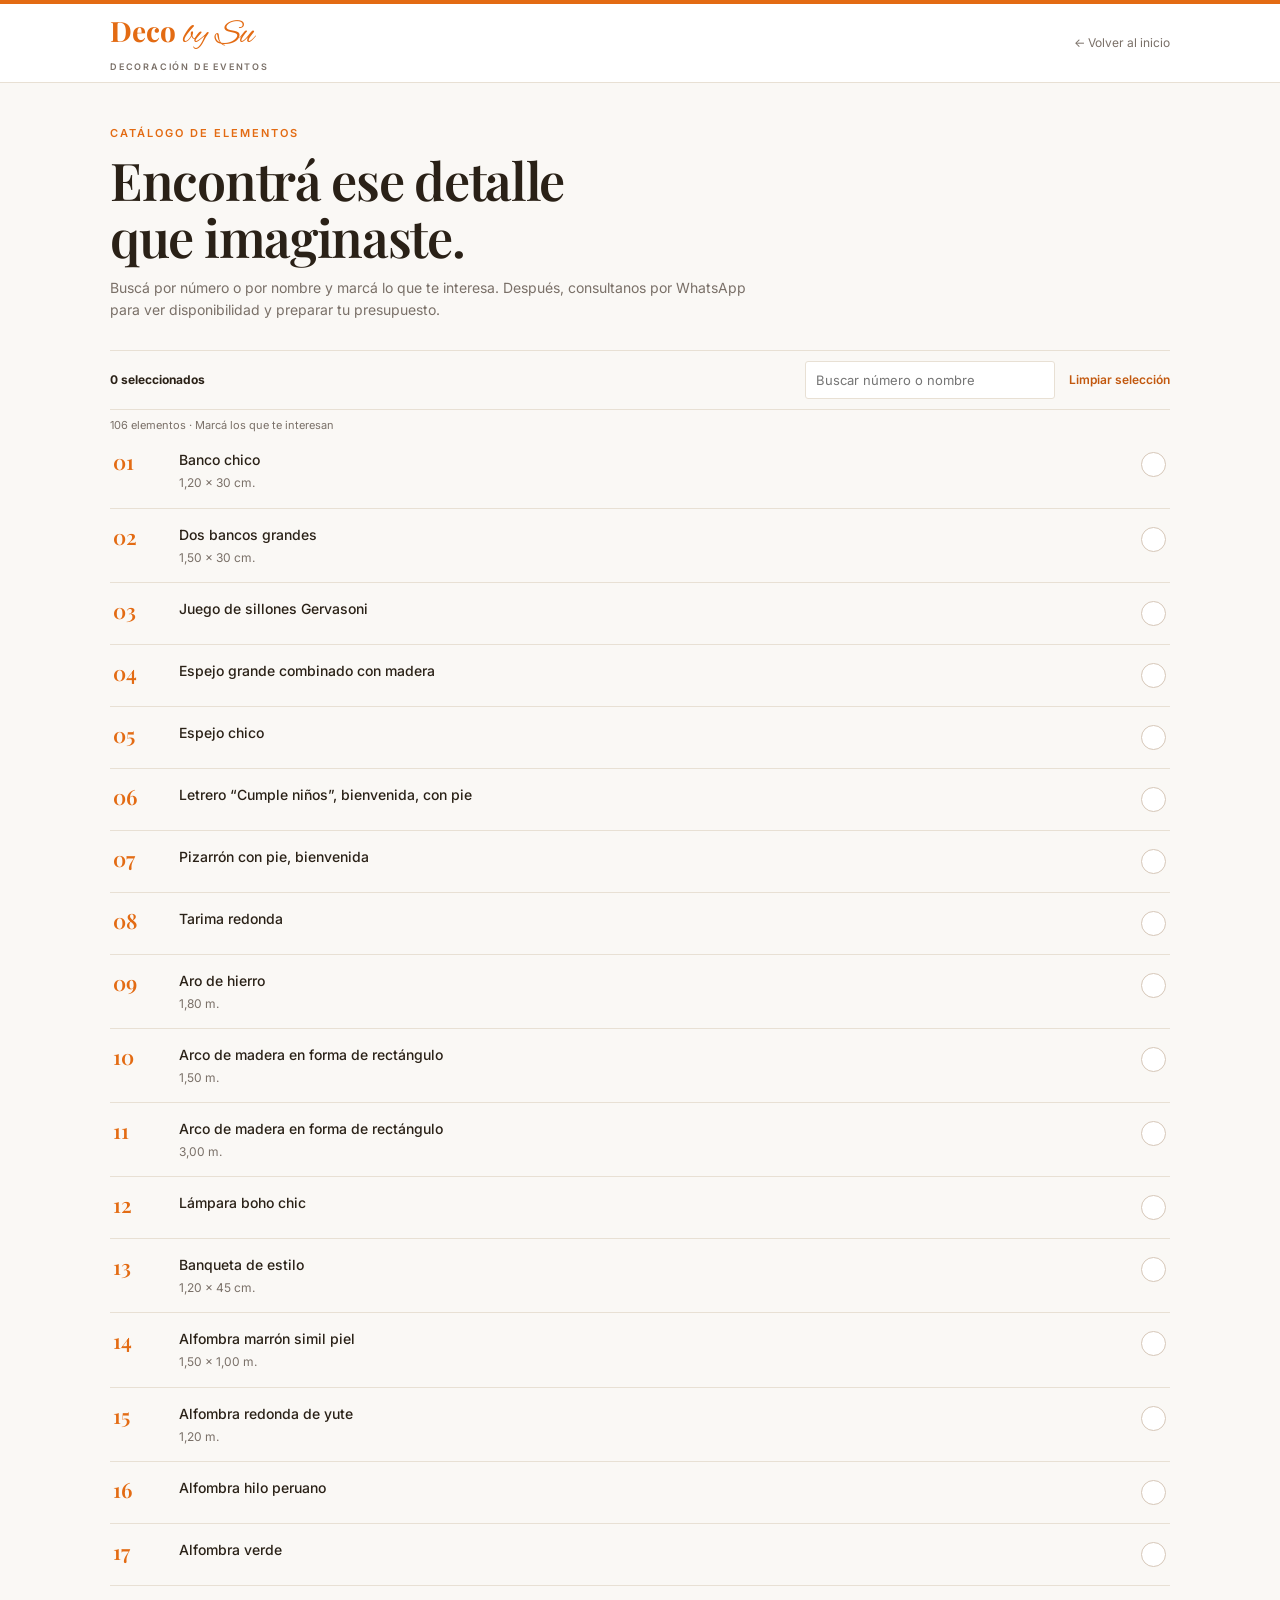
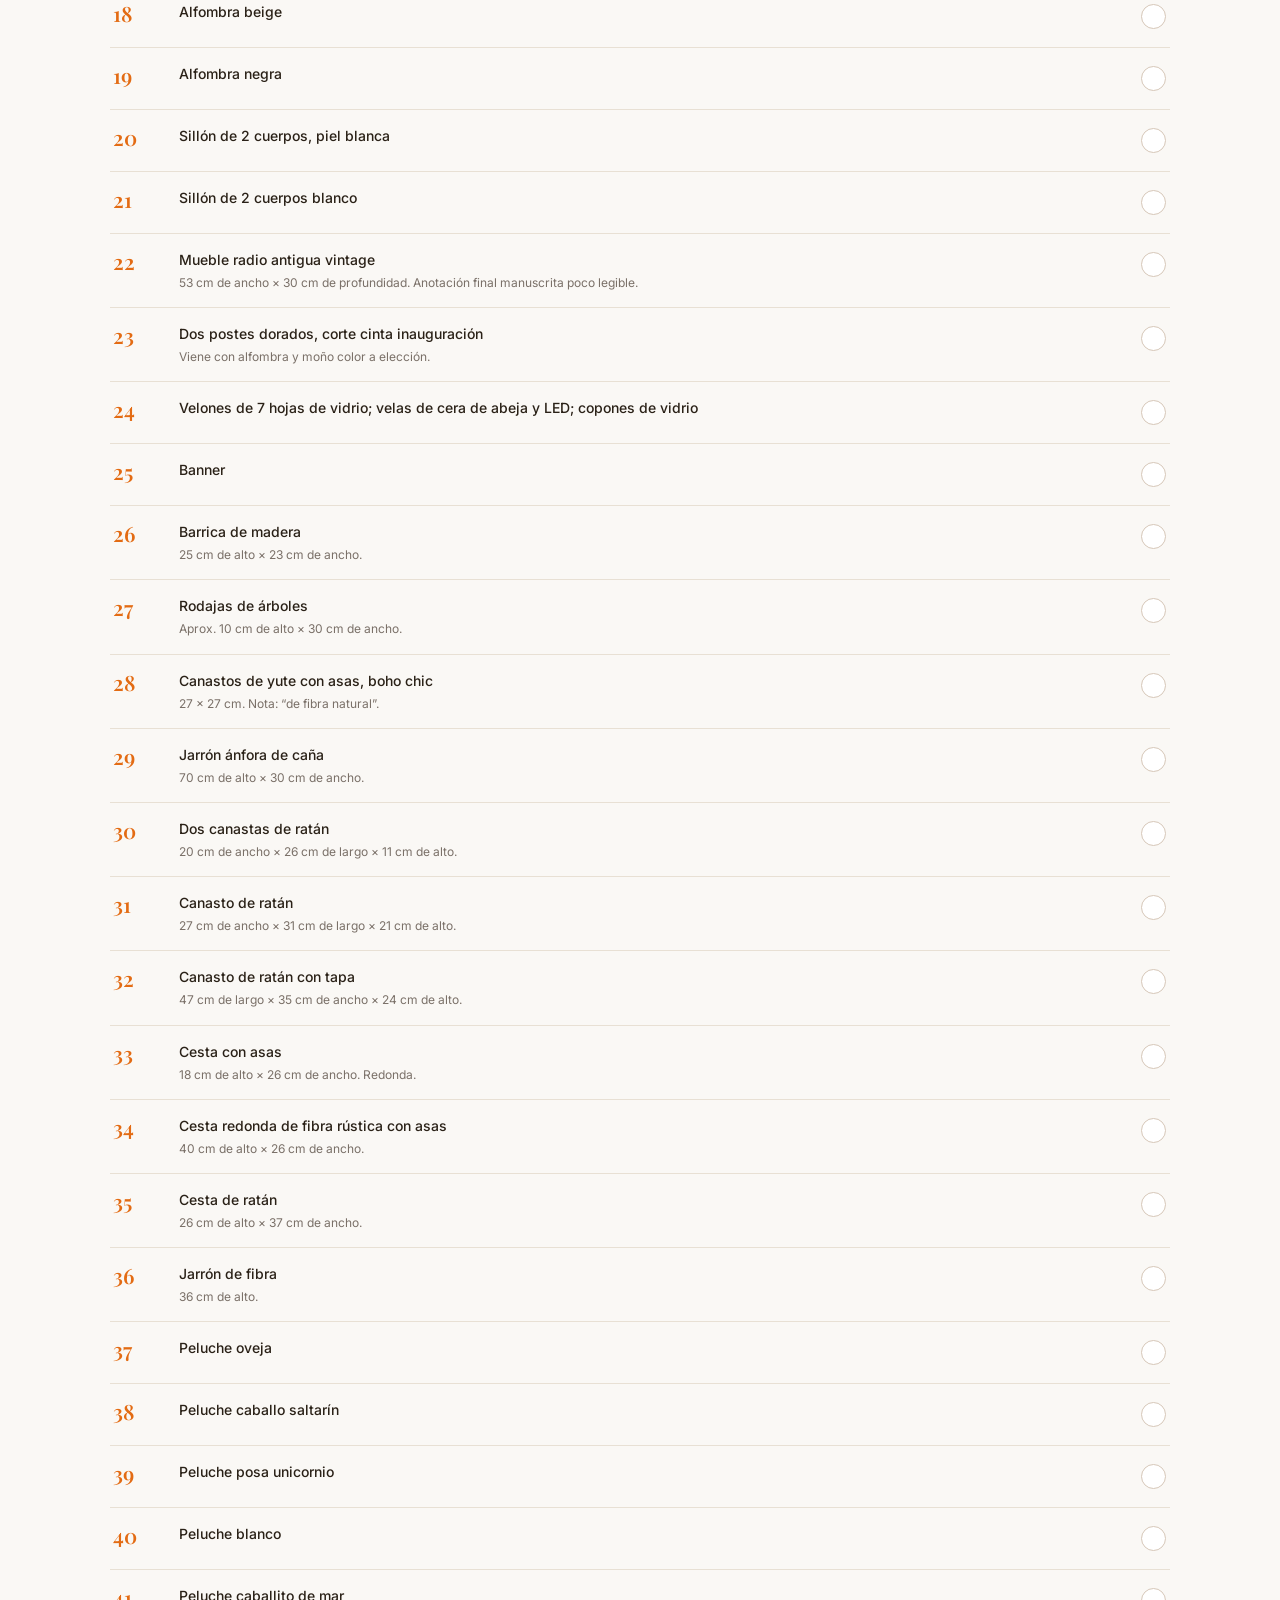
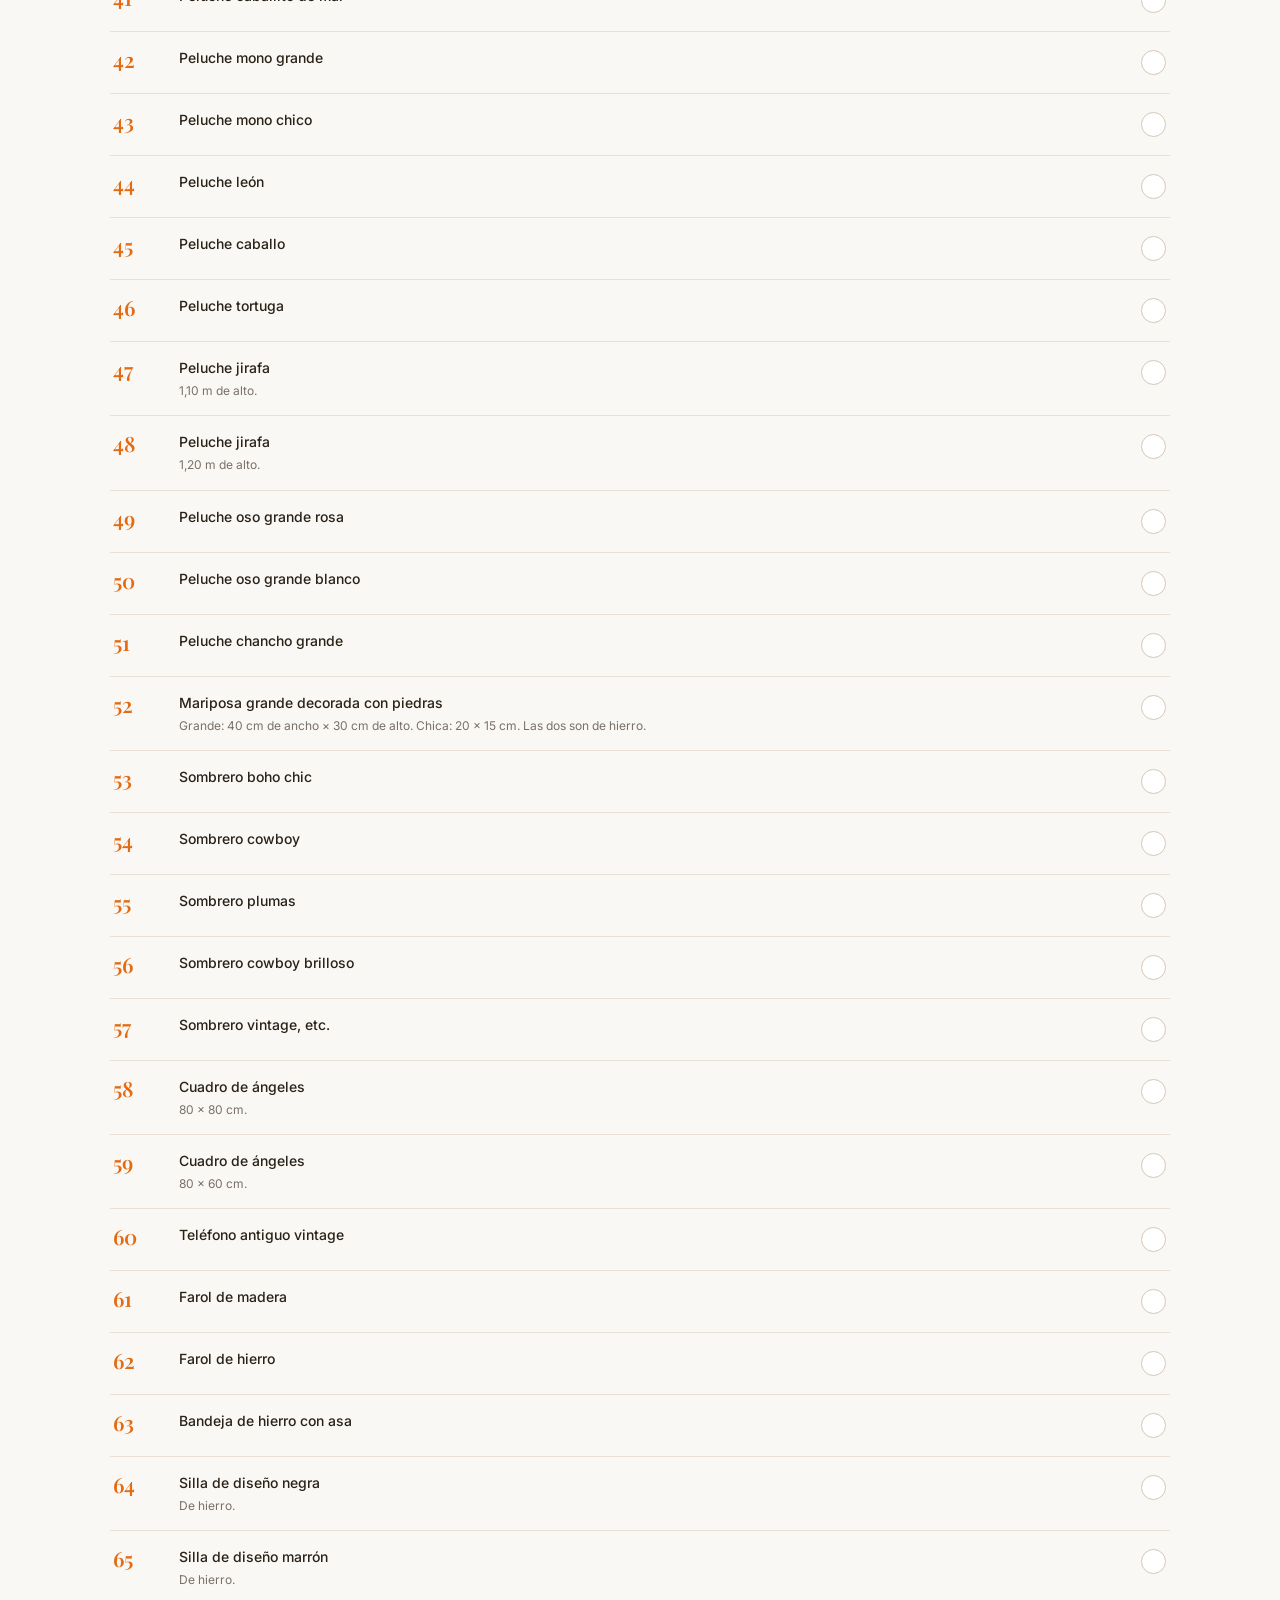
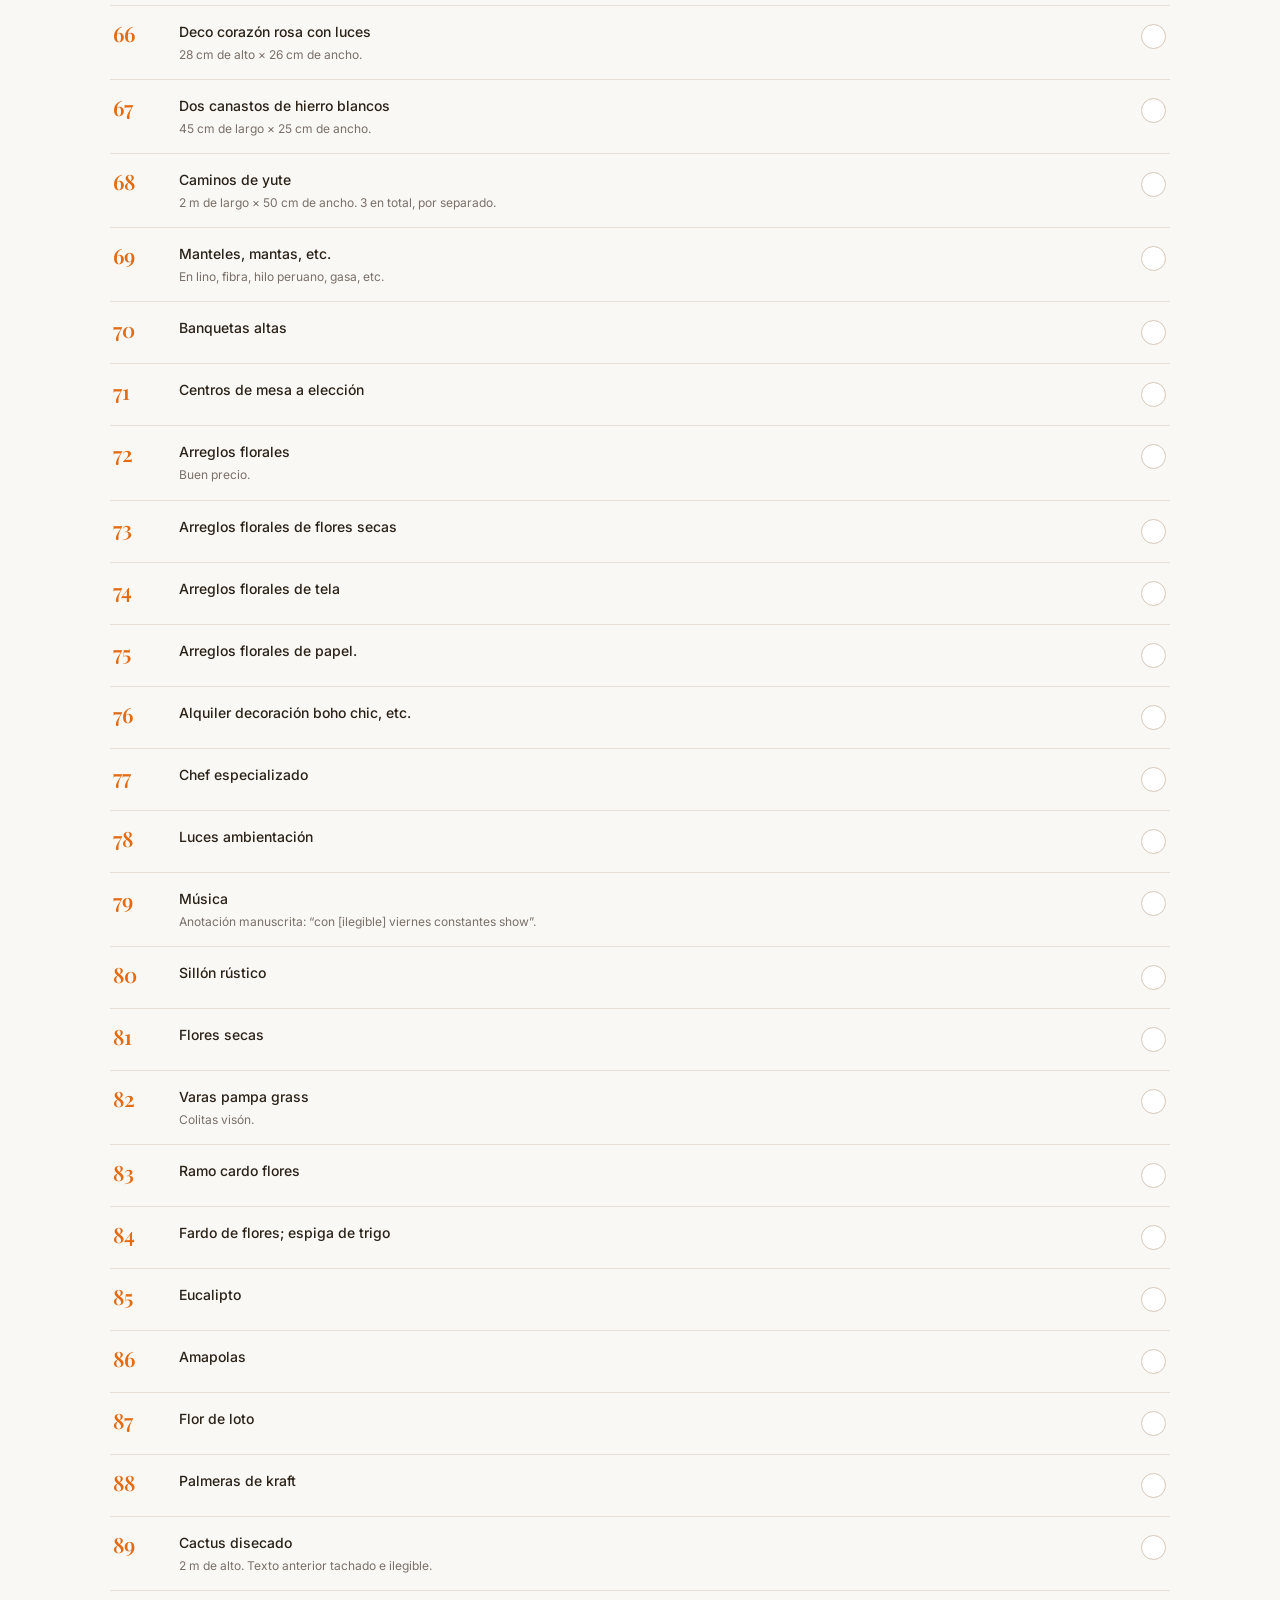
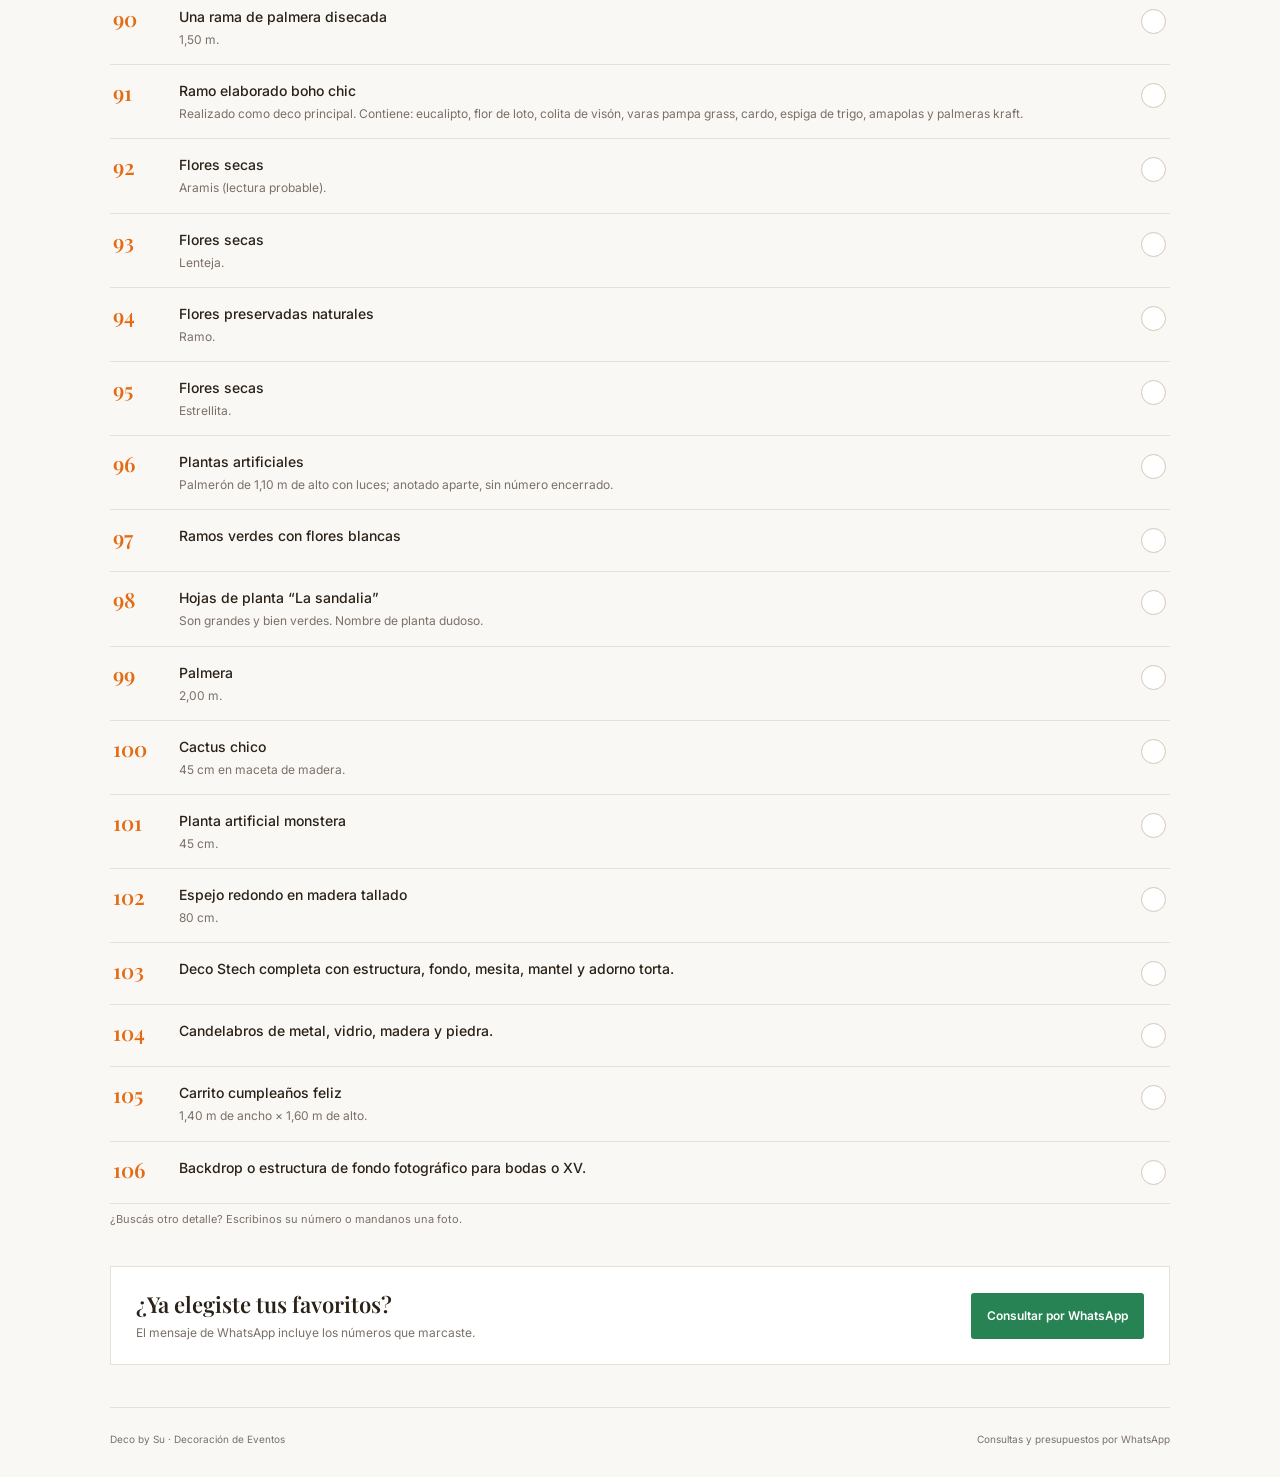
==== catalogo.html @ f2c7f14d "Add private Deco by Su catalog page Catálogo completo numerado (1–106) con selección y consulta por " ====
<!doctype html>
<html lang="es">
<head>
<meta charset="utf-8"><meta name="viewport" content="width=device-width, initial-scale=1"><meta name="robots" content="noindex, nofollow, noarchive"><meta name="theme-color" content="#FAF8F5">
<link rel="icon" href="data:image/svg+xml,%3Csvg xmlns='http://www.w3.org/2000/svg' viewBox='0 0 100 100'%3E%3Crect width='100' height='100' rx='50' fill='%23E36B13'/%3E%3Ctext x='50' y='67' text-anchor='middle' font-size='55' fill='white' font-family='Georgia'%3ES%3C/text%3E%3C/svg%3E">
<title>Catálogo de elementos | Deco by Su</title><meta name="description" content="Catálogo numerado de decoración y elementos para eventos de Deco by Su.">
<link rel="preconnect" href="https://fonts.googleapis.com"><link rel="preconnect" href="https://fonts.gstatic.com" crossorigin><link href="https://fonts.googleapis.com/css2?family=Playfair+Display:wght@400;600;700&family=Inter:wght@300;400;500;600&family=Alex+Brush&display=swap" rel="stylesheet">
<style>
:root{--brand:#E36B13;--dark:#C2580E;--ink:#2A2117;--text:#3A3A3A;--muted:#7A7068;--paper:#FAF8F5;--line:#E8E0D4;--display:'Playfair Display',Georgia,serif;--sans:'Inter',system-ui,sans-serif;--script:'Alex Brush',cursive}*{box-sizing:border-box}body{margin:0;background:var(--paper);color:var(--text);font:15px/1.6 var(--sans);-webkit-font-smoothing:antialiased}.container{width:min(100% - 36px,1060px);margin:auto}.topline{height:4px;background:var(--brand)}header{background:white;border-bottom:1px solid var(--line)}.head{height:78px;display:flex;justify-content:space-between;align-items:center}.logo{text-decoration:none;color:var(--brand);font:700 28px/1 var(--display)}.logo em{font:400 1.2em var(--script);font-style:normal}.logo small{display:block;margin-top:5px;color:var(--muted);font:600 9px var(--sans);letter-spacing:.2em;text-transform:uppercase}.back{font-size:12px;color:var(--muted);text-decoration:none}.back:hover{color:var(--brand)}main{padding:42px 0}.eyebrow{color:var(--brand);font-size:11px;font-weight:600;letter-spacing:.18em;text-transform:uppercase;margin:0 0 8px}h1{font:600 clamp(36px,6vw,52px)/1.1 var(--display);letter-spacing:-.025em;color:var(--ink);margin:0}.intro{max-width:650px;color:var(--muted);font-size:14px;margin:12px 0 28px}.tools{display:flex;justify-content:space-between;align-items:center;gap:12px;border-block:1px solid var(--line);padding:10px 0;font-size:12px;color:var(--muted)}.tools strong{color:var(--ink)}.right{display:flex;align-items:center;gap:14px}.search{height:38px;width:min(36vw,250px);border:1px solid var(--line);border-radius:3px;background:white;padding:0 10px;font:13px var(--sans)}button{border:0;background:none;color:var(--dark);font:600 12px var(--sans);cursor:pointer;padding:8px 0}.items{list-style:none;padding:0;margin:0}.item{display:grid;grid-template-columns:54px minmax(0,1fr) 30px;gap:12px;padding:15px 3px;border-bottom:1px solid var(--line);align-items:start}.item[hidden]{display:none}.num{font:600 21px/1.2 var(--display);color:var(--brand);font-variant-numeric:tabular-nums}.title{margin:0;color:var(--ink);font-size:14px;font-weight:500;line-height:1.5}.note{display:block;margin-top:3px;color:var(--muted);font-size:12px}.pick{appearance:none;width:25px;height:25px;border:1px solid #d6c7b8;border-radius:50%;background:white;cursor:pointer}.pick:checked{background:var(--brand);border-color:var(--brand)}.pick:checked:after{content:'✓';display:block;color:white;font-weight:700}.empty{padding:28px 0;color:var(--muted);font-size:14px}.contact{margin-top:38px;padding:22px 25px;background:white;border:1px solid var(--line);display:flex;justify-content:space-between;align-items:center;gap:16px}.contact h2{margin:0;color:var(--ink);font:600 22px var(--display)}.contact p{margin:4px 0 0;color:var(--muted);font-size:12px}.wa{display:inline-flex;min-height:46px;align-items:center;justify-content:center;padding:10px 16px;background:#278354;color:white;border-radius:3px;text-decoration:none;font-size:12px;font-weight:600;white-space:nowrap}.wa:hover{background:#1d6842}.foot{border-top:1px solid var(--line);padding:23px 0 30px;color:var(--muted);font-size:10px;display:flex;justify-content:space-between}.count-results{font-size:11px;color:var(--muted);margin:7px 0 0}button:focus-visible,a:focus-visible,input:focus-visible{outline:2px solid var(--brand);outline-offset:3px}@media(max-width:600px){.head{height:68px}.logo{font-size:25px}.back{max-width:100px;text-align:right}main{padding-top:32px}.tools{align-items:flex-start}.right{gap:9px}.search{width:145px}.item{grid-template-columns:45px minmax(0,1fr) 28px;gap:9px;padding:14px 0}.num{font-size:19px}.title{font-size:13px}.contact{display:block;padding:19px}.wa{width:100%;margin-top:15px}.foot{display:block}.foot span{display:block;margin-top:4px}}@media print{body{background:white}.topline,.back,.tools,.count-results,.pick,.contact,.foot{display:none!important}main{padding:15px 0}.item{break-inside:avoid;padding:8px 0}.title{font-size:11px}.note{font-size:9px}}
</style>
</head>
<body><div class="topline"></div><header><div class="container head"><a class="logo" href="./">Deco <em>by Su</em><small>Decoración de Eventos</small></a><a class="back" href="./">← Volver al inicio</a></div></header>
<main class="container"><p class="eyebrow">Catálogo de elementos</p><h1>Encontrá ese detalle<br>que imaginaste.</h1><p class="intro">Buscá por número o por nombre y marcá lo que te interesa. Después, consultanos por WhatsApp para ver disponibilidad y preparar tu presupuesto.</p><div class="tools"><strong id="selected">0 seleccionados</strong><div class="right"><input id="search" class="search" type="search" placeholder="Buscar número o nombre" aria-label="Buscar número o nombre"><button id="clear" type="button">Limpiar selección</button></div></div><p id="results" class="count-results" aria-live="polite"></p><ol class="items" id="items"></ol><p class="empty" id="empty" hidden>No encontramos elementos con esa búsqueda.</p><p class="count-results">¿Buscás otro detalle? Escribinos su número o mandanos una foto.</p><section class="contact"><div><h2>¿Ya elegiste tus favoritos?</h2><p>El mensaje de WhatsApp incluye los números que marcaste.</p></div><a class="wa" id="wa" href="https://wa.me/2915048940" target="_blank" rel="noopener">Consultar por WhatsApp</a></section></main><footer class="container foot"><span>Deco by Su · Decoración de Eventos</span><span>Consultas y presupuestos por WhatsApp</span></footer>
<script>
(()=>{const items=[
[1,'Banco chico','1,20 × 30 cm.'],[2,'Dos bancos grandes','1,50 × 30 cm.'],[3,'Juego de sillones Gervasoni'],[4,'Espejo grande combinado con madera'],[5,'Espejo chico'],[6,'Letrero “Cumple niños”, bienvenida, con pie'],[7,'Pizarrón con pie, bienvenida'],[8,'Tarima redonda'],[9,'Aro de hierro','1,80 m.'],[10,'Arco de madera en forma de rectángulo','1,50 m.'],[11,'Arco de madera en forma de rectángulo','3,00 m.'],[12,'Lámpara boho chic'],[13,'Banqueta de estilo','1,20 × 45 cm.'],[14,'Alfombra marrón simil piel','1,50 × 1,00 m.'],[15,'Alfombra redonda de yute','1,20 m.'],[16,'Alfombra hilo peruano'],[17,'Alfombra verde'],[18,'Alfombra beige'],[19,'Alfombra negra'],[20,'Sillón de 2 cuerpos, piel blanca'],[21,'Sillón de 2 cuerpos blanco'],[22,'Mueble radio antigua vintage','53 cm de ancho × 30 cm de profundidad. Anotación final manuscrita poco legible.'],[23,'Dos postes dorados, corte cinta inauguración','Viene con alfombra y moño color a elección.'],[24,'Velones de 7 hojas de vidrio; velas de cera de abeja y LED; copones de vidrio'],
[25,'Banner'],[26,'Barrica de madera','25 cm de alto × 23 cm de ancho.'],[27,'Rodajas de árboles','Aprox. 10 cm de alto × 30 cm de ancho.'],[28,'Canastos de yute con asas, boho chic','27 × 27 cm. Nota: “de fibra natural”.'],[29,'Jarrón ánfora de caña','70 cm de alto × 30 cm de ancho.'],[30,'Dos canastas de ratán','20 cm de ancho × 26 cm de largo × 11 cm de alto.'],[31,'Canasto de ratán','27 cm de ancho × 31 cm de largo × 21 cm de alto.'],[32,'Canasto de ratán con tapa','47 cm de largo × 35 cm de ancho × 24 cm de alto.'],[33,'Cesta con asas','18 cm de alto × 26 cm de ancho. Redonda.'],[34,'Cesta redonda de fibra rústica con asas','40 cm de alto × 26 cm de ancho.'],[35,'Cesta de ratán','26 cm de alto × 37 cm de ancho.'],[36,'Jarrón de fibra','36 cm de alto.'],[37,'Peluche oveja'],[38,'Peluche caballo saltarín'],[39,'Peluche posa unicornio'],[40,'Peluche blanco'],[41,'Peluche caballito de mar'],[42,'Peluche mono grande'],[43,'Peluche mono chico'],[44,'Peluche león'],[45,'Peluche caballo'],[46,'Peluche tortuga'],[47,'Peluche jirafa','1,10 m de alto.'],[48,'Peluche jirafa','1,20 m de alto.'],[49,'Peluche oso grande rosa'],[50,'Peluche oso grande blanco'],[51,'Peluche chancho grande'],[52,'Mariposa grande decorada con piedras','Grande: 40 cm de ancho × 30 cm de alto. Chica: 20 × 15 cm. Las dos son de hierro.'],
[53,'Sombrero boho chic'],[54,'Sombrero cowboy'],[55,'Sombrero plumas'],[56,'Sombrero cowboy brilloso'],[57,'Sombrero vintage, etc.'],[58,'Cuadro de ángeles','80 × 80 cm.'],[59,'Cuadro de ángeles','80 × 60 cm.'],[60,'Teléfono antiguo vintage'],[61,'Farol de madera'],[62,'Farol de hierro'],[63,'Bandeja de hierro con asa'],[64,'Silla de diseño negra','De hierro.'],[65,'Silla de diseño marrón','De hierro.'],[66,'Deco corazón rosa con luces','28 cm de alto × 26 cm de ancho.'],[67,'Dos canastos de hierro blancos','45 cm de largo × 25 cm de ancho.'],[68,'Caminos de yute','2 m de largo × 50 cm de ancho. 3 en total, por separado.'],[69,'Manteles, mantas, etc.','En lino, fibra, hilo peruano, gasa, etc.'],[70,'Banquetas altas'],[71,'Centros de mesa a elección'],[72,'Arreglos florales','Buen precio.'],[73,'Arreglos florales de flores secas'],[74,'Arreglos florales de tela'],[75,'Arreglos florales de papel.'],
[76,'Alquiler decoración boho chic, etc.'],[77,'Chef especializado'],[78,'Luces ambientación'],[79,'Música','Anotación manuscrita: “con [ilegible] viernes constantes show”.'],[80,'Sillón rústico'],[81,'Flores secas'],[82,'Varas pampa grass','Colitas visón.'],[83,'Ramo cardo flores'],[84,'Fardo de flores; espiga de trigo'],[85,'Eucalipto'],[86,'Amapolas'],[87,'Flor de loto'],[88,'Palmeras de kraft'],[89,'Cactus disecado','2 m de alto. Texto anterior tachado e ilegible.'],[90,'Una rama de palmera disecada','1,50 m.'],
[91,'Ramo elaborado boho chic','Realizado como deco principal. Contiene: eucalipto, flor de loto, colita de visón, varas pampa grass, cardo, espiga de trigo, amapolas y palmeras kraft.'],[92,'Flores secas','Aramis (lectura probable).'],[93,'Flores secas','Lenteja.'],[94,'Flores preservadas naturales','Ramo.'],[95,'Flores secas','Estrellita.'],[96,'Plantas artificiales','Palmerón de 1,10 m de alto con luces; anotado aparte, sin número encerrado.'],[97,'Ramos verdes con flores blancas'],[98,'Hojas de planta “La sandalia”','Son grandes y bien verdes. Nombre de planta dudoso.'],[99,'Palmera','2,00 m.'],[100,'Cactus chico','45 cm en maceta de madera.'],[101,'Planta artificial monstera','45 cm.'],[102,'Espejo redondo en madera tallado','80 cm.'],[103,'Deco Stech completa con estructura, fondo, mesita, mantel y adorno torta.'],[104,'Candelabros de metal, vidrio, madera y piedra.'],[105,'Carrito cumpleaños feliz','1,40 m de ancho × 1,60 m de alto.'],[106,'Backdrop o estructura de fondo fotográfico para bodas o XV.']
];const list=document.querySelector('#items'),search=document.querySelector('#search'),selected=document.querySelector('#selected'),wa=document.querySelector('#wa'),results=document.querySelector('#results'),empty=document.querySelector('#empty'),phone='2915048940';const esc=s=>String(s).replace(/[&<>"']/g,c=>({'&':'&amp;','<':'&lt;','>':'&gt;','"':'&quot;',"'":'&#39;'}[c]));let saved=[];try{saved=JSON.parse(localStorage.getItem('decosu-selected')||'[]')}catch{}list.innerHTML=items.map(([n,t,d])=>`<li class="item" data-search="${esc((n+' '+t+' '+(d||'')).toLocaleLowerCase('es'))}"><span class="num">${String(n).padStart(2,'0')}</span><div><p class="title">${esc(t)}</p>${d?`<span class="note">${esc(d)}</span>`:''}</div><input class="pick" type="checkbox" aria-label="Seleccionar ítem ${n}" ${saved.includes(n)?'checked':''}></li>`).join('');const rows=[...list.querySelectorAll('.item')];function update(){const chosen=rows.filter(r=>r.querySelector('.pick').checked).map(r=>r.querySelector('.num').textContent.trim());localStorage.setItem('decosu-selected',JSON.stringify(chosen.map(Number)));selected.textContent=`${chosen.length} seleccionado${chosen.length===1?'':'s'}`;const msg=chosen.length?`Hola, vi el catálogo de Deco by Su y quisiera consultar por los ítems ${chosen.join(', ')}. ¿Me pasan disponibilidad y presupuesto?`:'Hola, vi el catálogo de Deco by Su y quisiera consultar por algunos elementos. ¿Me ayudan?';wa.href=`https://wa.me/${phone}?text=${encodeURIComponent(msg)}`}function filter(){const q=search.value.trim().toLocaleLowerCase('es');let n=0;for(const r of rows){const show=r.dataset.search.includes(q);r.hidden=!show;if(show)n++}results.textContent=q?`${n} resultado${n===1?'':'s'}`:`${items.length} elementos · Marcá los que te interesan`;empty.hidden=n!==0}list.addEventListener('change',e=>{if(e.target.matches('.pick'))update()});document.querySelector('#clear').addEventListener('click',()=>{rows.forEach(r=>r.querySelector('.pick').checked=false);update()});search.addEventListener('input',filter);update();filter()})();
</script></body></html>
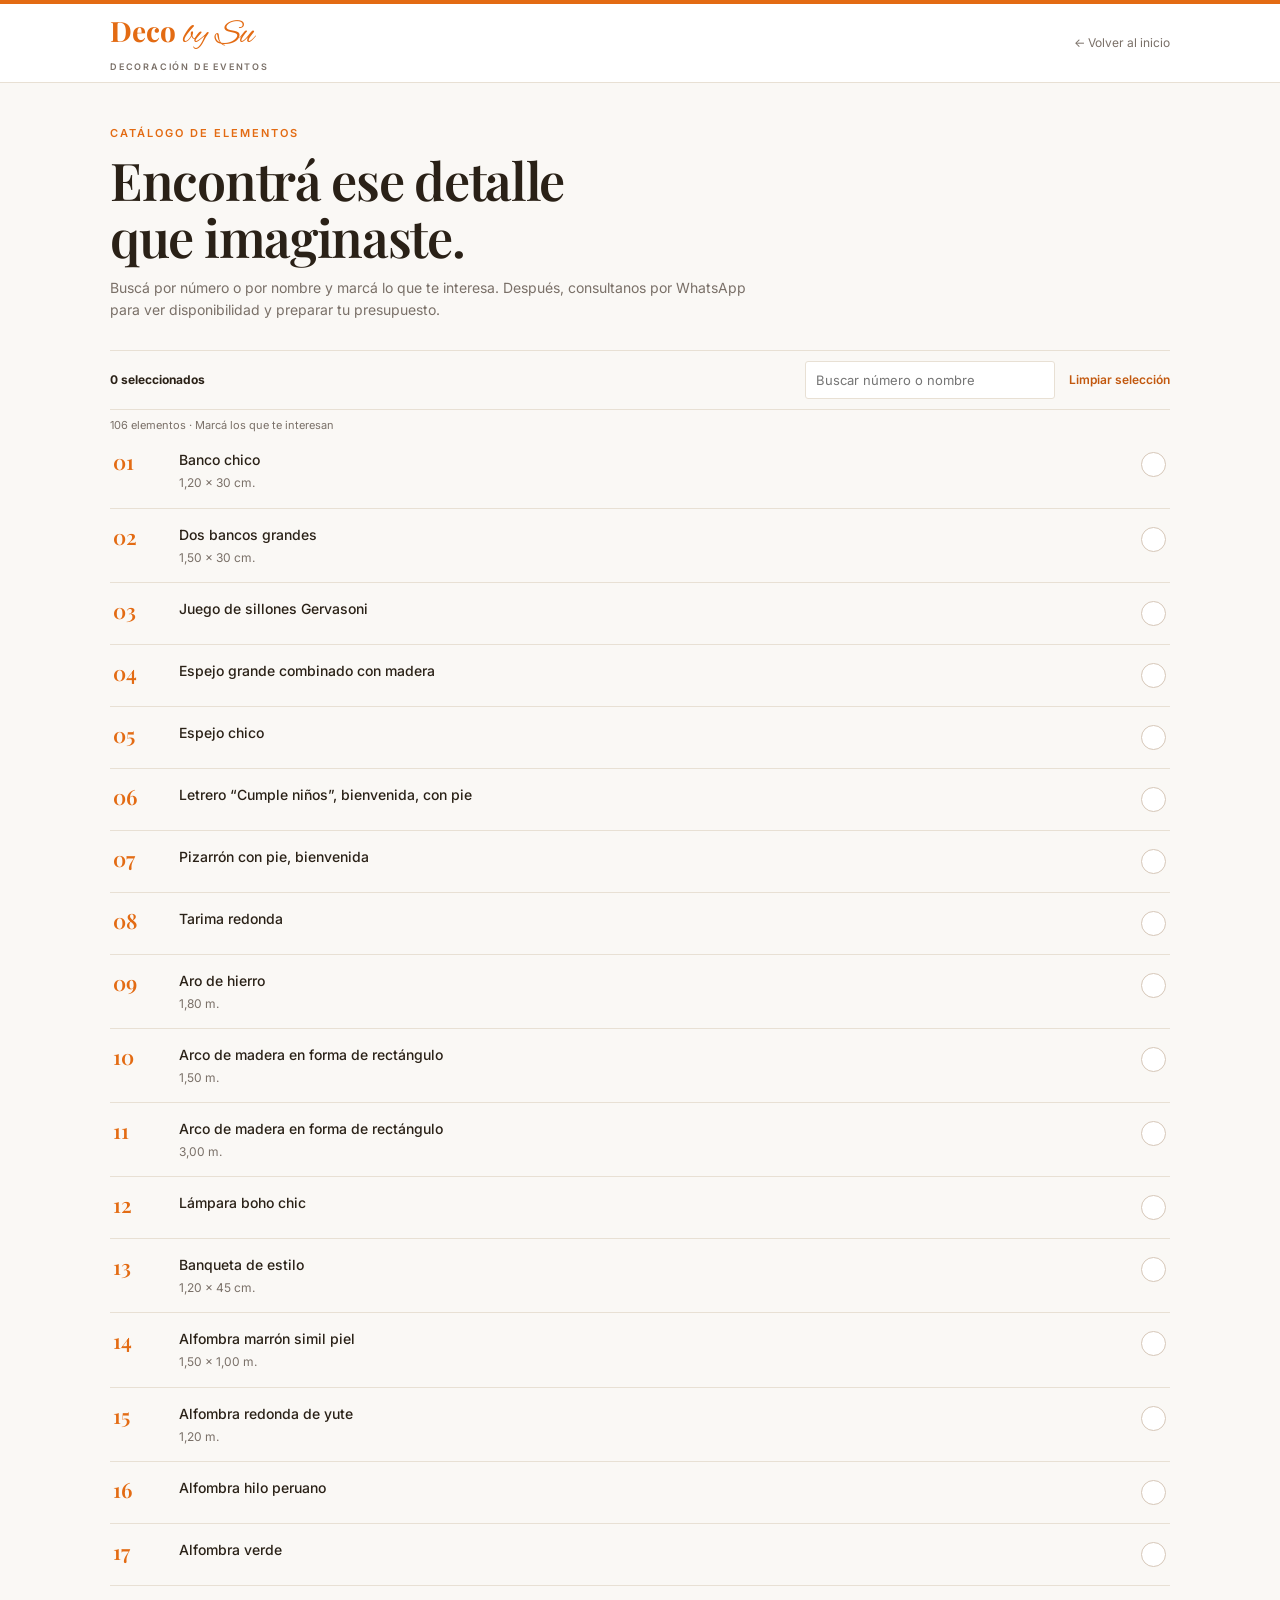
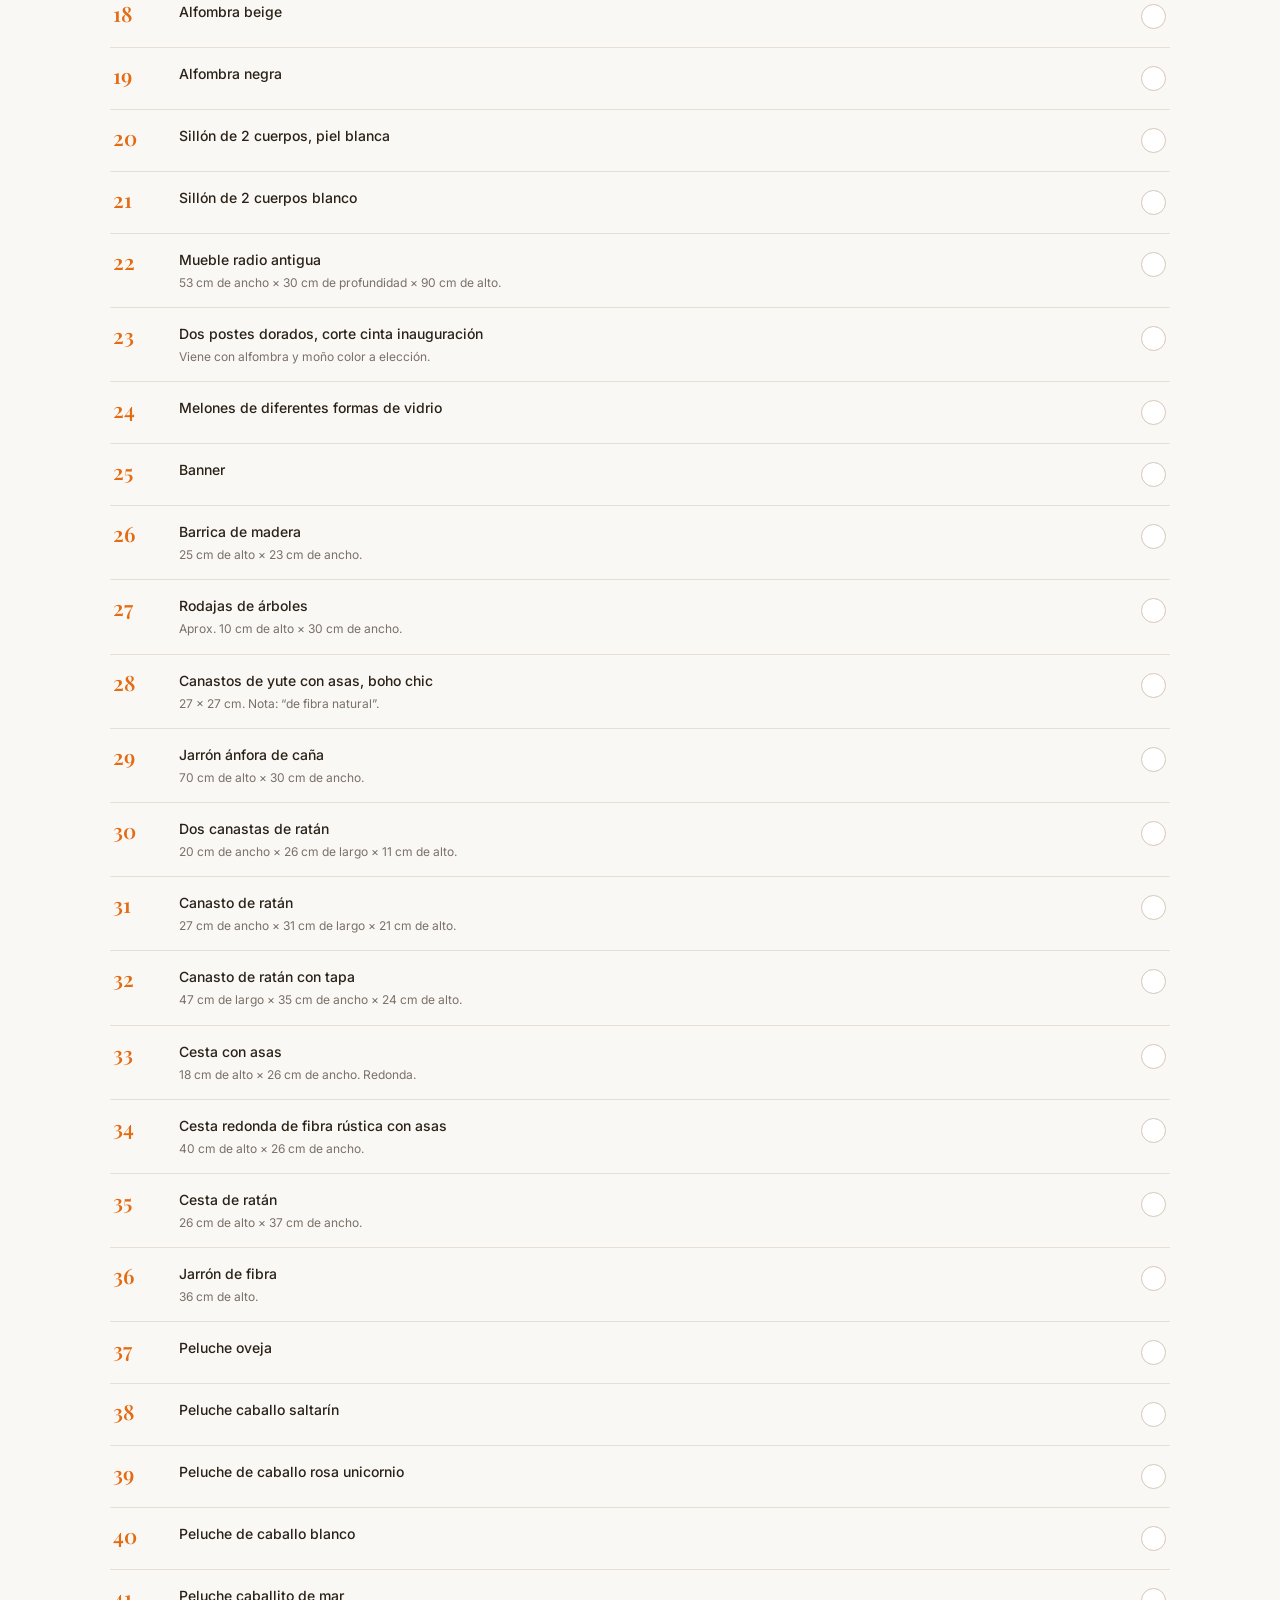
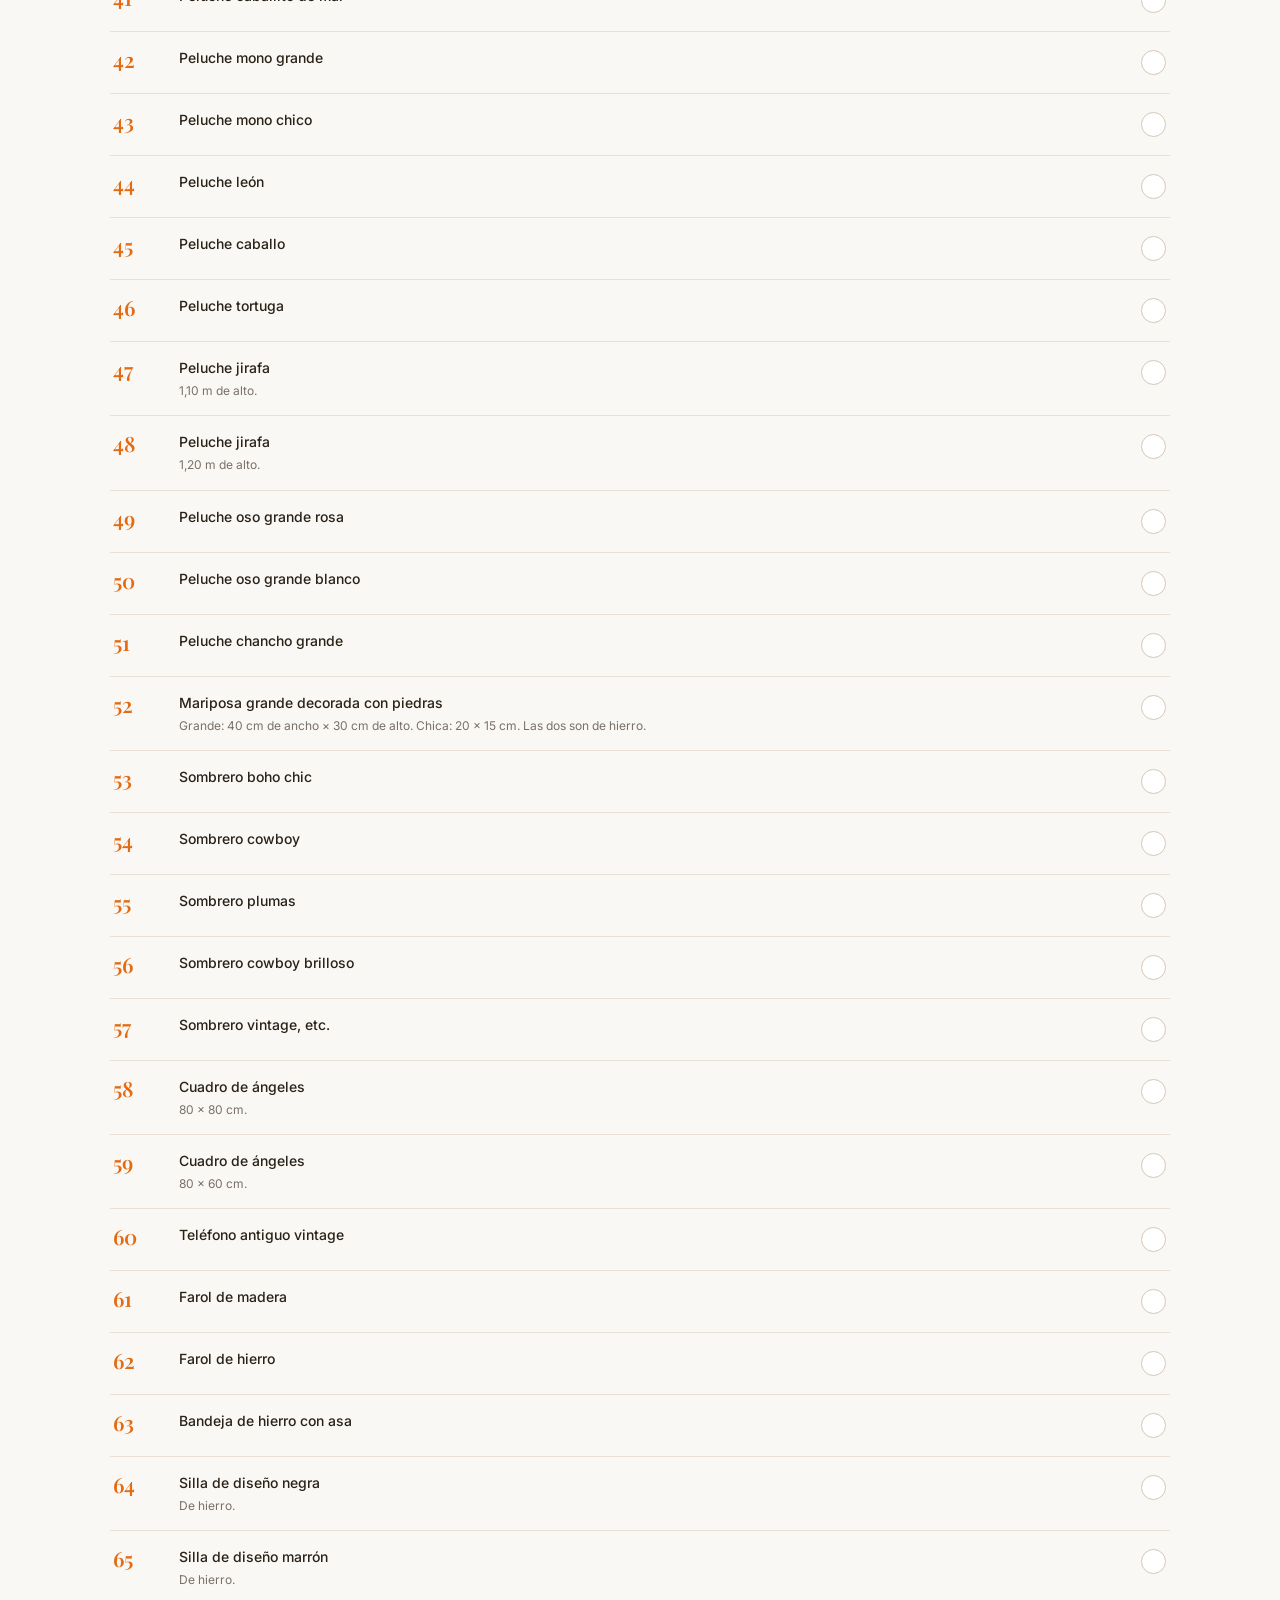
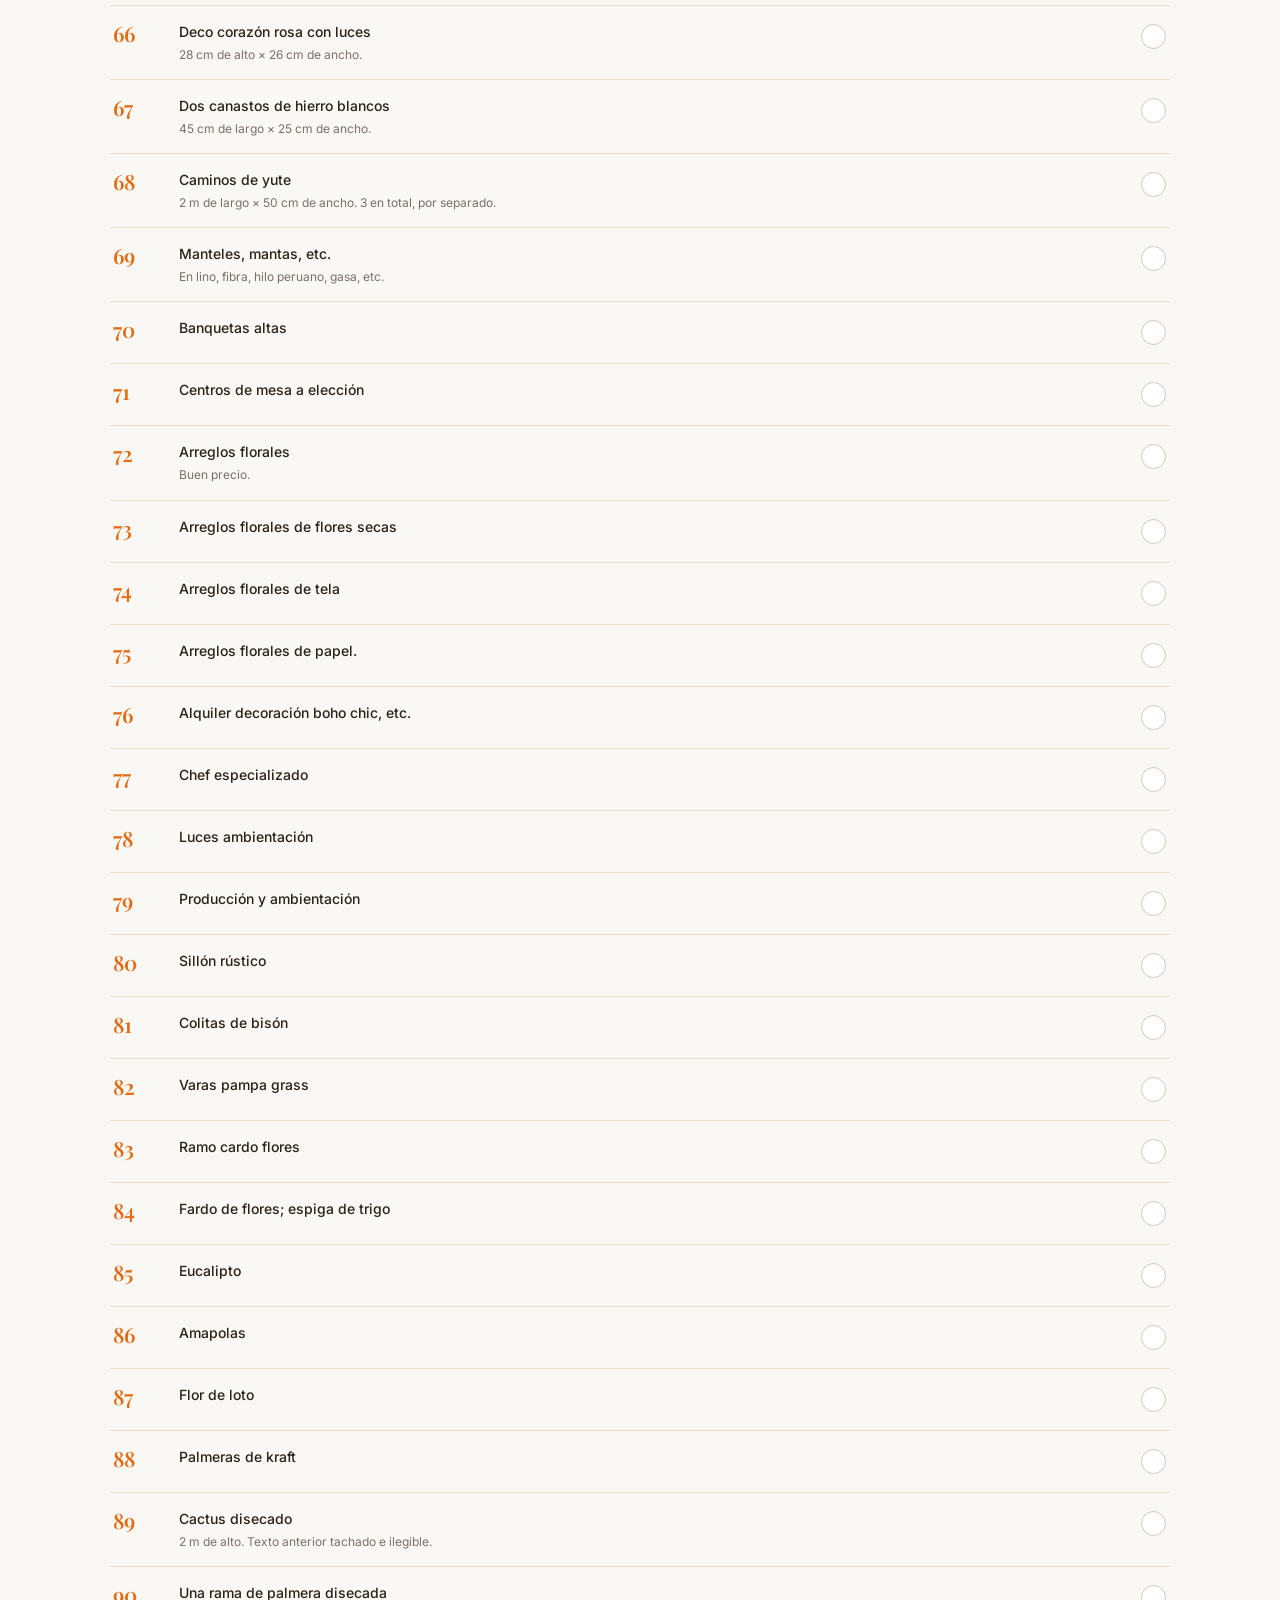
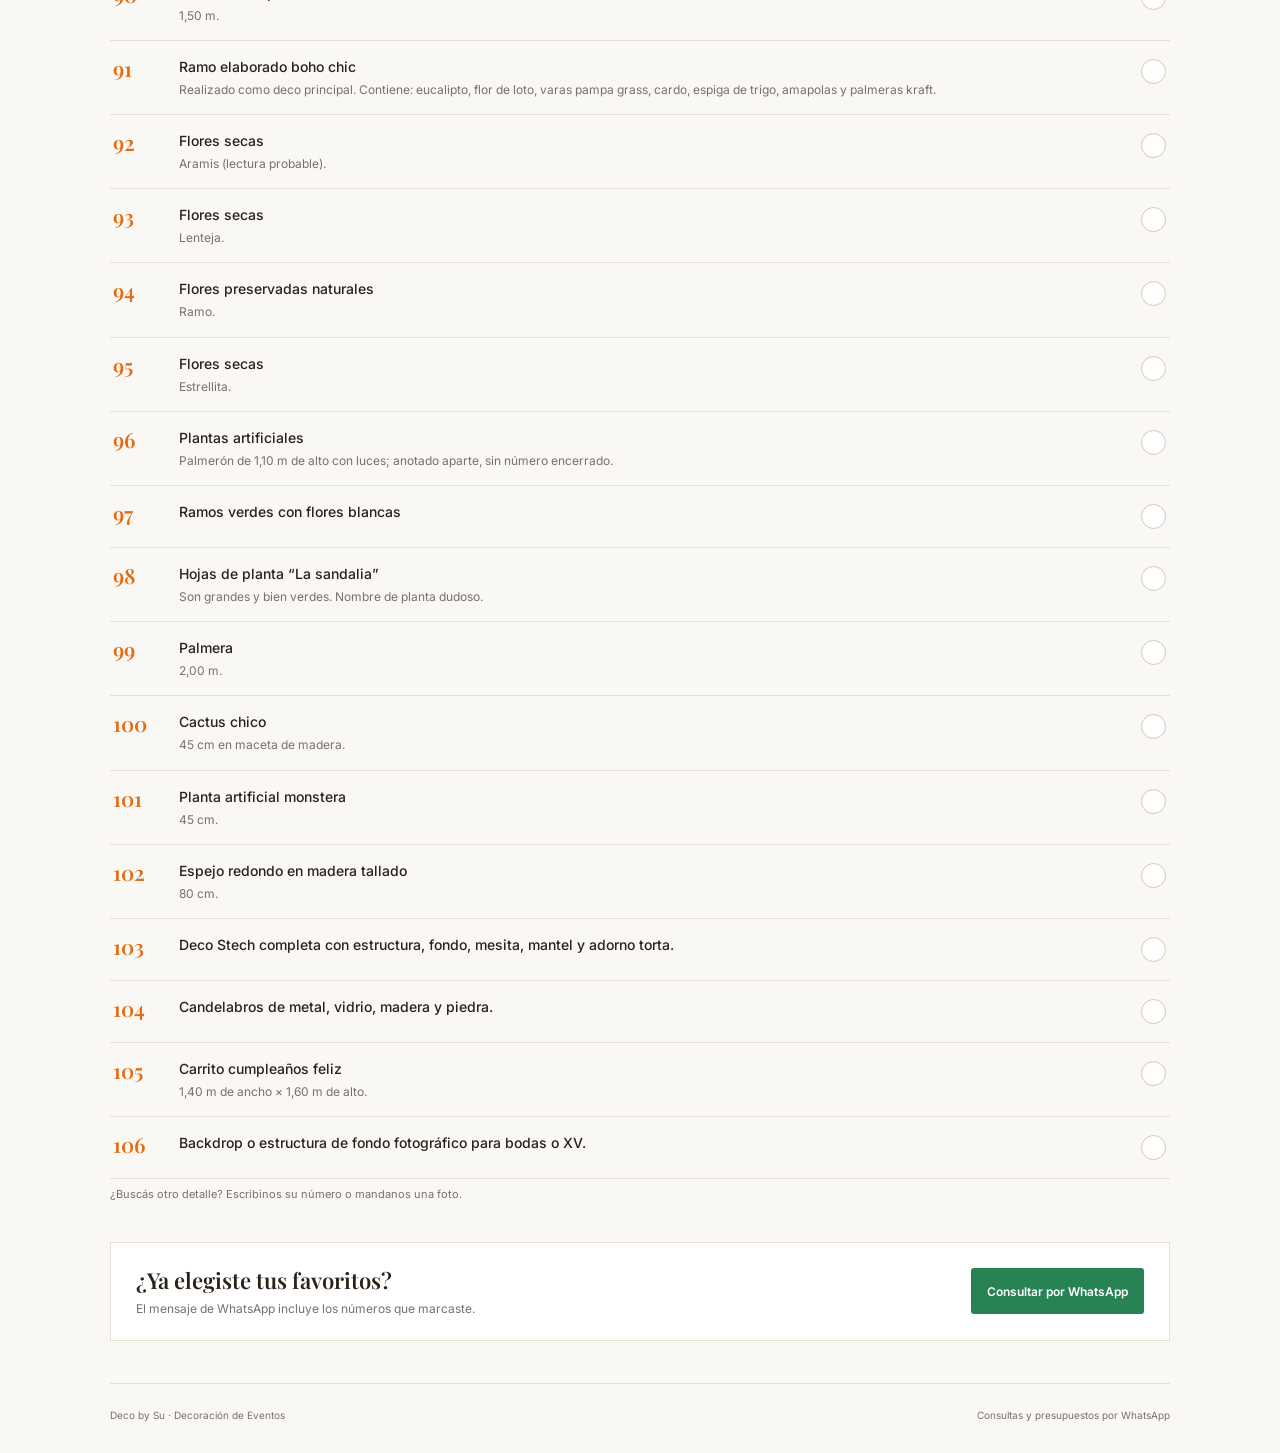
==== commit ce15a7ee: "Update corrected item details in catalog" ====
--- a/catalogo.html
+++ b/catalogo.html
@@ -9,14 +9,14 @@
 :root{--brand:#E36B13;--dark:#C2580E;--ink:#2A2117;--text:#3A3A3A;--muted:#7A7068;--paper:#FAF8F5;--line:#E8E0D4;--display:'Playfair Display',Georgia,serif;--sans:'Inter',system-ui,sans-serif;--script:'Alex Brush',cursive}*{box-sizing:border-box}body{margin:0;background:var(--paper);color:var(--text);font:15px/1.6 var(--sans);-webkit-font-smoothing:antialiased}.container{width:min(100% - 36px,1060px);margin:auto}.topline{height:4px;background:var(--brand)}header{background:white;border-bottom:1px solid var(--line)}.head{height:78px;display:flex;justify-content:space-between;align-items:center}.logo{text-decoration:none;color:var(--brand);font:700 28px/1 var(--display)}.logo em{font:400 1.2em var(--script);font-style:normal}.logo small{display:block;margin-top:5px;color:var(--muted);font:600 9px var(--sans);letter-spacing:.2em;text-transform:uppercase}.back{font-size:12px;color:var(--muted);text-decoration:none}.back:hover{color:var(--brand)}main{padding:42px 0}.eyebrow{color:var(--brand);font-size:11px;font-weight:600;letter-spacing:.18em;text-transform:uppercase;margin:0 0 8px}h1{font:600 clamp(36px,6vw,52px)/1.1 var(--display);letter-spacing:-.025em;color:var(--ink);margin:0}.intro{max-width:650px;color:var(--muted);font-size:14px;margin:12px 0 28px}.tools{display:flex;justify-content:space-between;align-items:center;gap:12px;border-block:1px solid var(--line);padding:10px 0;font-size:12px;color:var(--muted)}.tools strong{color:var(--ink)}.right{display:flex;align-items:center;gap:14px}.search{height:38px;width:min(36vw,250px);border:1px solid var(--line);border-radius:3px;background:white;padding:0 10px;font:13px var(--sans)}button{border:0;background:none;color:var(--dark);font:600 12px var(--sans);cursor:pointer;padding:8px 0}.items{list-style:none;padding:0;margin:0}.item{display:grid;grid-template-columns:54px minmax(0,1fr) 30px;gap:12px;padding:15px 3px;border-bottom:1px solid var(--line);align-items:start}.item[hidden]{display:none}.num{font:600 21px/1.2 var(--display);color:var(--brand);font-variant-numeric:tabular-nums}.title{margin:0;color:var(--ink);font-size:14px;font-weight:500;line-height:1.5}.note{display:block;margin-top:3px;color:var(--muted);font-size:12px}.pick{appearance:none;width:25px;height:25px;border:1px solid #d6c7b8;border-radius:50%;background:white;cursor:pointer}.pick:checked{background:var(--brand);border-color:var(--brand)}.pick:checked:after{content:'✓';display:block;color:white;font-weight:700}.empty{padding:28px 0;color:var(--muted);font-size:14px}.contact{margin-top:38px;padding:22px 25px;background:white;border:1px solid var(--line);display:flex;justify-content:space-between;align-items:center;gap:16px}.contact h2{margin:0;color:var(--ink);font:600 22px var(--display)}.contact p{margin:4px 0 0;color:var(--muted);font-size:12px}.wa{display:inline-flex;min-height:46px;align-items:center;justify-content:center;padding:10px 16px;background:#278354;color:white;border-radius:3px;text-decoration:none;font-size:12px;font-weight:600;white-space:nowrap}.wa:hover{background:#1d6842}.foot{border-top:1px solid var(--line);padding:23px 0 30px;color:var(--muted);font-size:10px;display:flex;justify-content:space-between}.count-results{font-size:11px;color:var(--muted);margin:7px 0 0}button:focus-visible,a:focus-visible,input:focus-visible{outline:2px solid var(--brand);outline-offset:3px}@media(max-width:600px){.head{height:68px}.logo{font-size:25px}.back{max-width:100px;text-align:right}main{padding-top:32px}.tools{align-items:flex-start}.right{gap:9px}.search{width:145px}.item{grid-template-columns:45px minmax(0,1fr) 28px;gap:9px;padding:14px 0}.num{font-size:19px}.title{font-size:13px}.contact{display:block;padding:19px}.wa{width:100%;margin-top:15px}.foot{display:block}.foot span{display:block;margin-top:4px}}@media print{body{background:white}.topline,.back,.tools,.count-results,.pick,.contact,.foot{display:none!important}main{padding:15px 0}.item{break-inside:avoid;padding:8px 0}.title{font-size:11px}.note{font-size:9px}}
 </style>
 </head>
-<body><div class="topline"></div><header><div class="container head"><a class="logo" href="./">Deco <em>by Su</em><small>Decoración de Eventos</small></a><a class="back" href="./">← Volver al inicio</a></div></header>
+<body><div class="topline"></div><header><div class="container head"><span class="logo">Deco <em>by Su</em><small>Decoración de Eventos</small></span><a class="back" href="./">← Volver al inicio</a></div></header>
 <main class="container"><p class="eyebrow">Catálogo de elementos</p><h1>Encontrá ese detalle<br>que imaginaste.</h1><p class="intro">Buscá por número o por nombre y marcá lo que te interesa. Después, consultanos por WhatsApp para ver disponibilidad y preparar tu presupuesto.</p><div class="tools"><strong id="selected">0 seleccionados</strong><div class="right"><input id="search" class="search" type="search" placeholder="Buscar número o nombre" aria-label="Buscar número o nombre"><button id="clear" type="button">Limpiar selección</button></div></div><p id="results" class="count-results" aria-live="polite"></p><ol class="items" id="items"></ol><p class="empty" id="empty" hidden>No encontramos elementos con esa búsqueda.</p><p class="count-results">¿Buscás otro detalle? Escribinos su número o mandanos una foto.</p><section class="contact"><div><h2>¿Ya elegiste tus favoritos?</h2><p>El mensaje de WhatsApp incluye los números que marcaste.</p></div><a class="wa" id="wa" href="https://wa.me/2915048940" target="_blank" rel="noopener">Consultar por WhatsApp</a></section></main><footer class="container foot"><span>Deco by Su · Decoración de Eventos</span><span>Consultas y presupuestos por WhatsApp</span></footer>
 <script>
 (()=>{const items=[
-[1,'Banco chico','1,20 × 30 cm.'],[2,'Dos bancos grandes','1,50 × 30 cm.'],[3,'Juego de sillones Gervasoni'],[4,'Espejo grande combinado con madera'],[5,'Espejo chico'],[6,'Letrero “Cumple niños”, bienvenida, con pie'],[7,'Pizarrón con pie, bienvenida'],[8,'Tarima redonda'],[9,'Aro de hierro','1,80 m.'],[10,'Arco de madera en forma de rectángulo','1,50 m.'],[11,'Arco de madera en forma de rectángulo','3,00 m.'],[12,'Lámpara boho chic'],[13,'Banqueta de estilo','1,20 × 45 cm.'],[14,'Alfombra marrón simil piel','1,50 × 1,00 m.'],[15,'Alfombra redonda de yute','1,20 m.'],[16,'Alfombra hilo peruano'],[17,'Alfombra verde'],[18,'Alfombra beige'],[19,'Alfombra negra'],[20,'Sillón de 2 cuerpos, piel blanca'],[21,'Sillón de 2 cuerpos blanco'],[22,'Mueble radio antigua vintage','53 cm de ancho × 30 cm de profundidad. Anotación final manuscrita poco legible.'],[23,'Dos postes dorados, corte cinta inauguración','Viene con alfombra y moño color a elección.'],[24,'Velones de 7 hojas de vidrio; velas de cera de abeja y LED; copones de vidrio'],
-[25,'Banner'],[26,'Barrica de madera','25 cm de alto × 23 cm de ancho.'],[27,'Rodajas de árboles','Aprox. 10 cm de alto × 30 cm de ancho.'],[28,'Canastos de yute con asas, boho chic','27 × 27 cm. Nota: “de fibra natural”.'],[29,'Jarrón ánfora de caña','70 cm de alto × 30 cm de ancho.'],[30,'Dos canastas de ratán','20 cm de ancho × 26 cm de largo × 11 cm de alto.'],[31,'Canasto de ratán','27 cm de ancho × 31 cm de largo × 21 cm de alto.'],[32,'Canasto de ratán con tapa','47 cm de largo × 35 cm de ancho × 24 cm de alto.'],[33,'Cesta con asas','18 cm de alto × 26 cm de ancho. Redonda.'],[34,'Cesta redonda de fibra rústica con asas','40 cm de alto × 26 cm de ancho.'],[35,'Cesta de ratán','26 cm de alto × 37 cm de ancho.'],[36,'Jarrón de fibra','36 cm de alto.'],[37,'Peluche oveja'],[38,'Peluche caballo saltarín'],[39,'Peluche posa unicornio'],[40,'Peluche blanco'],[41,'Peluche caballito de mar'],[42,'Peluche mono grande'],[43,'Peluche mono chico'],[44,'Peluche león'],[45,'Peluche caballo'],[46,'Peluche tortuga'],[47,'Peluche jirafa','1,10 m de alto.'],[48,'Peluche jirafa','1,20 m de alto.'],[49,'Peluche oso grande rosa'],[50,'Peluche oso grande blanco'],[51,'Peluche chancho grande'],[52,'Mariposa grande decorada con piedras','Grande: 40 cm de ancho × 30 cm de alto. Chica: 20 × 15 cm. Las dos son de hierro.'],
+[1,'Banco chico','1,20 × 30 cm.'],[2,'Dos bancos grandes','1,50 × 30 cm.'],[3,'Juego de sillones Gervasoni'],[4,'Espejo grande combinado con madera'],[5,'Espejo chico'],[6,'Letrero “Cumple niños”, bienvenida, con pie'],[7,'Pizarrón con pie, bienvenida'],[8,'Tarima redonda'],[9,'Aro de hierro','1,80 m.'],[10,'Arco de madera en forma de rectángulo','1,50 m.'],[11,'Arco de madera en forma de rectángulo','3,00 m.'],[12,'Lámpara boho chic'],[13,'Banqueta de estilo','1,20 × 45 cm.'],[14,'Alfombra marrón simil piel','1,50 × 1,00 m.'],[15,'Alfombra redonda de yute','1,20 m.'],[16,'Alfombra hilo peruano'],[17,'Alfombra verde'],[18,'Alfombra beige'],[19,'Alfombra negra'],[20,'Sillón de 2 cuerpos, piel blanca'],[21,'Sillón de 2 cuerpos blanco'],[22,'Mueble radio antigua','53 cm de ancho × 30 cm de profundidad × 90 cm de alto.'],[23,'Dos postes dorados, corte cinta inauguración','Viene con alfombra y moño color a elección.'],[24,'Melones de diferentes formas de vidrio'],
+[25,'Banner'],[26,'Barrica de madera','25 cm de alto × 23 cm de ancho.'],[27,'Rodajas de árboles','Aprox. 10 cm de alto × 30 cm de ancho.'],[28,'Canastos de yute con asas, boho chic','27 × 27 cm. Nota: “de fibra natural”.'],[29,'Jarrón ánfora de caña','70 cm de alto × 30 cm de ancho.'],[30,'Dos canastas de ratán','20 cm de ancho × 26 cm de largo × 11 cm de alto.'],[31,'Canasto de ratán','27 cm de ancho × 31 cm de largo × 21 cm de alto.'],[32,'Canasto de ratán con tapa','47 cm de largo × 35 cm de ancho × 24 cm de alto.'],[33,'Cesta con asas','18 cm de alto × 26 cm de ancho. Redonda.'],[34,'Cesta redonda de fibra rústica con asas','40 cm de alto × 26 cm de ancho.'],[35,'Cesta de ratán','26 cm de alto × 37 cm de ancho.'],[36,'Jarrón de fibra','36 cm de alto.'],[37,'Peluche oveja'],[38,'Peluche caballo saltarín'],[39,'Peluche de caballo rosa unicornio'],[40,'Peluche de caballo blanco'],[41,'Peluche caballito de mar'],[42,'Peluche mono grande'],[43,'Peluche mono chico'],[44,'Peluche león'],[45,'Peluche caballo'],[46,'Peluche tortuga'],[47,'Peluche jirafa','1,10 m de alto.'],[48,'Peluche jirafa','1,20 m de alto.'],[49,'Peluche oso grande rosa'],[50,'Peluche oso grande blanco'],[51,'Peluche chancho grande'],[52,'Mariposa grande decorada con piedras','Grande: 40 cm de ancho × 30 cm de alto. Chica: 20 × 15 cm. Las dos son de hierro.'],
 [53,'Sombrero boho chic'],[54,'Sombrero cowboy'],[55,'Sombrero plumas'],[56,'Sombrero cowboy brilloso'],[57,'Sombrero vintage, etc.'],[58,'Cuadro de ángeles','80 × 80 cm.'],[59,'Cuadro de ángeles','80 × 60 cm.'],[60,'Teléfono antiguo vintage'],[61,'Farol de madera'],[62,'Farol de hierro'],[63,'Bandeja de hierro con asa'],[64,'Silla de diseño negra','De hierro.'],[65,'Silla de diseño marrón','De hierro.'],[66,'Deco corazón rosa con luces','28 cm de alto × 26 cm de ancho.'],[67,'Dos canastos de hierro blancos','45 cm de largo × 25 cm de ancho.'],[68,'Caminos de yute','2 m de largo × 50 cm de ancho. 3 en total, por separado.'],[69,'Manteles, mantas, etc.','En lino, fibra, hilo peruano, gasa, etc.'],[70,'Banquetas altas'],[71,'Centros de mesa a elección'],[72,'Arreglos florales','Buen precio.'],[73,'Arreglos florales de flores secas'],[74,'Arreglos florales de tela'],[75,'Arreglos florales de papel.'],
-[76,'Alquiler decoración boho chic, etc.'],[77,'Chef especializado'],[78,'Luces ambientación'],[79,'Música','Anotación manuscrita: “con [ilegible] viernes constantes show”.'],[80,'Sillón rústico'],[81,'Flores secas'],[82,'Varas pampa grass','Colitas visón.'],[83,'Ramo cardo flores'],[84,'Fardo de flores; espiga de trigo'],[85,'Eucalipto'],[86,'Amapolas'],[87,'Flor de loto'],[88,'Palmeras de kraft'],[89,'Cactus disecado','2 m de alto. Texto anterior tachado e ilegible.'],[90,'Una rama de palmera disecada','1,50 m.'],
-[91,'Ramo elaborado boho chic','Realizado como deco principal. Contiene: eucalipto, flor de loto, colita de visón, varas pampa grass, cardo, espiga de trigo, amapolas y palmeras kraft.'],[92,'Flores secas','Aramis (lectura probable).'],[93,'Flores secas','Lenteja.'],[94,'Flores preservadas naturales','Ramo.'],[95,'Flores secas','Estrellita.'],[96,'Plantas artificiales','Palmerón de 1,10 m de alto con luces; anotado aparte, sin número encerrado.'],[97,'Ramos verdes con flores blancas'],[98,'Hojas de planta “La sandalia”','Son grandes y bien verdes. Nombre de planta dudoso.'],[99,'Palmera','2,00 m.'],[100,'Cactus chico','45 cm en maceta de madera.'],[101,'Planta artificial monstera','45 cm.'],[102,'Espejo redondo en madera tallado','80 cm.'],[103,'Deco Stech completa con estructura, fondo, mesita, mantel y adorno torta.'],[104,'Candelabros de metal, vidrio, madera y piedra.'],[105,'Carrito cumpleaños feliz','1,40 m de ancho × 1,60 m de alto.'],[106,'Backdrop o estructura de fondo fotográfico para bodas o XV.']
+[76,'Alquiler decoración boho chic, etc.'],[77,'Chef especializado'],[78,'Luces ambientación'],[79,'Producción y ambientación'],[80,'Sillón rústico'],[81,'Colitas de bisón'],[82,'Varas pampa grass'],[83,'Ramo cardo flores'],[84,'Fardo de flores; espiga de trigo'],[85,'Eucalipto'],[86,'Amapolas'],[87,'Flor de loto'],[88,'Palmeras de kraft'],[89,'Cactus disecado','2 m de alto. Texto anterior tachado e ilegible.'],[90,'Una rama de palmera disecada','1,50 m.'],
+[91,'Ramo elaborado boho chic','Realizado como deco principal. Contiene: eucalipto, flor de loto, varas pampa grass, cardo, espiga de trigo, amapolas y palmeras kraft.'],[92,'Flores secas','Aramis (lectura probable).'],[93,'Flores secas','Lenteja.'],[94,'Flores preservadas naturales','Ramo.'],[95,'Flores secas','Estrellita.'],[96,'Plantas artificiales','Palmerón de 1,10 m de alto con luces; anotado aparte, sin número encerrado.'],[97,'Ramos verdes con flores blancas'],[98,'Hojas de planta “La sandalia”','Son grandes y bien verdes. Nombre de planta dudoso.'],[99,'Palmera','2,00 m.'],[100,'Cactus chico','45 cm en maceta de madera.'],[101,'Planta artificial monstera','45 cm.'],[102,'Espejo redondo en madera tallado','80 cm.'],[103,'Deco Stech completa con estructura, fondo, mesita, mantel y adorno torta.'],[104,'Candelabros de metal, vidrio, madera y piedra.'],[105,'Carrito cumpleaños feliz','1,40 m de ancho × 1,60 m de alto.'],[106,'Backdrop o estructura de fondo fotográfico para bodas o XV.']
 ];const list=document.querySelector('#items'),search=document.querySelector('#search'),selected=document.querySelector('#selected'),wa=document.querySelector('#wa'),results=document.querySelector('#results'),empty=document.querySelector('#empty'),phone='2915048940';const esc=s=>String(s).replace(/[&<>"']/g,c=>({'&':'&amp;','<':'&lt;','>':'&gt;','"':'&quot;',"'":'&#39;'}[c]));let saved=[];try{saved=JSON.parse(localStorage.getItem('decosu-selected')||'[]')}catch{}list.innerHTML=items.map(([n,t,d])=>`<li class="item" data-search="${esc((n+' '+t+' '+(d||'')).toLocaleLowerCase('es'))}"><span class="num">${String(n).padStart(2,'0')}</span><div><p class="title">${esc(t)}</p>${d?`<span class="note">${esc(d)}</span>`:''}</div><input class="pick" type="checkbox" aria-label="Seleccionar ítem ${n}" ${saved.includes(n)?'checked':''}></li>`).join('');const rows=[...list.querySelectorAll('.item')];function update(){const chosen=rows.filter(r=>r.querySelector('.pick').checked).map(r=>r.querySelector('.num').textContent.trim());localStorage.setItem('decosu-selected',JSON.stringify(chosen.map(Number)));selected.textContent=`${chosen.length} seleccionado${chosen.length===1?'':'s'}`;const msg=chosen.length?`Hola, vi el catálogo de Deco by Su y quisiera consultar por los ítems ${chosen.join(', ')}. ¿Me pasan disponibilidad y presupuesto?`:'Hola, vi el catálogo de Deco by Su y quisiera consultar por algunos elementos. ¿Me ayudan?';wa.href=`https://wa.me/${phone}?text=${encodeURIComponent(msg)}`}function filter(){const q=search.value.trim().toLocaleLowerCase('es');let n=0;for(const r of rows){const show=r.dataset.search.includes(q);r.hidden=!show;if(show)n++}results.textContent=q?`${n} resultado${n===1?'':'s'}`:`${items.length} elementos · Marcá los que te interesan`;empty.hidden=n!==0}list.addEventListener('change',e=>{if(e.target.matches('.pick'))update()});document.querySelector('#clear').addEventListener('click',()=>{rows.forEach(r=>r.querySelector('.pick').checked=false);update()});search.addEventListener('input',filter);update();filter()})();
 </script></body></html>
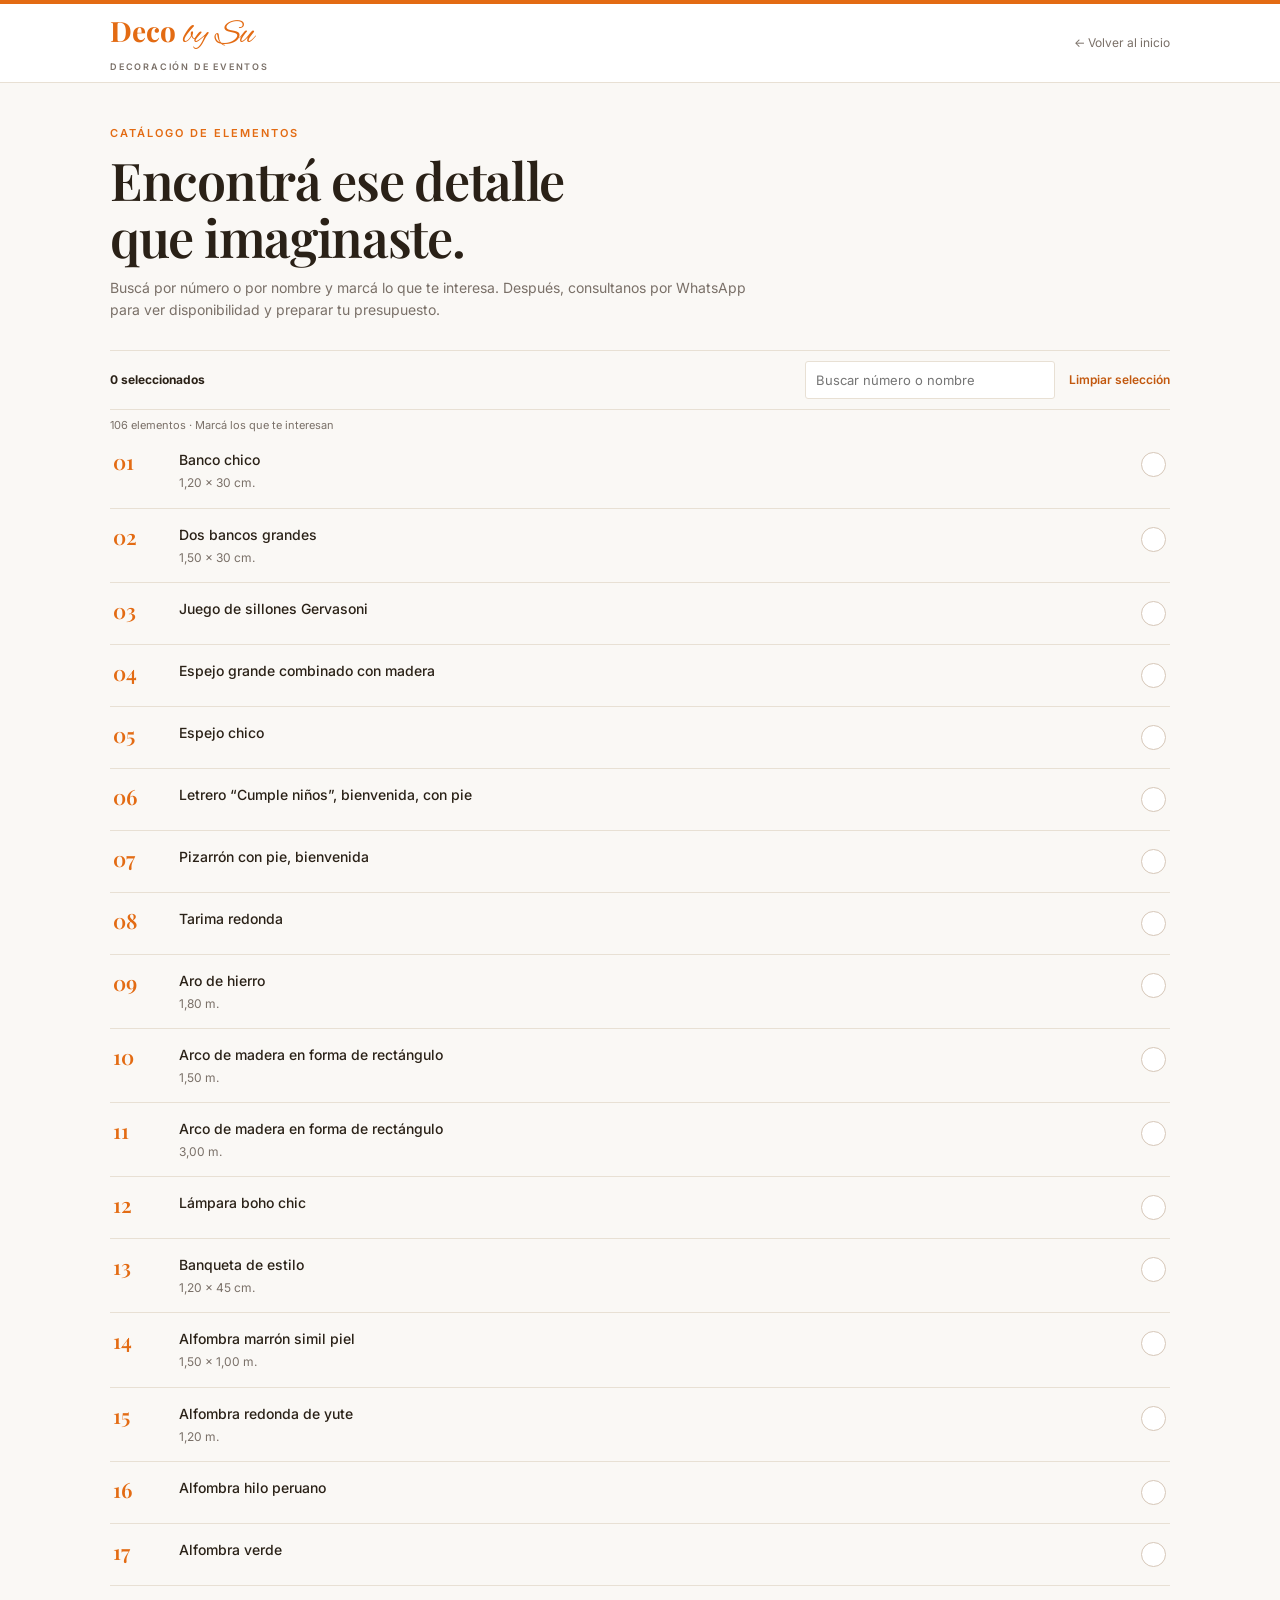
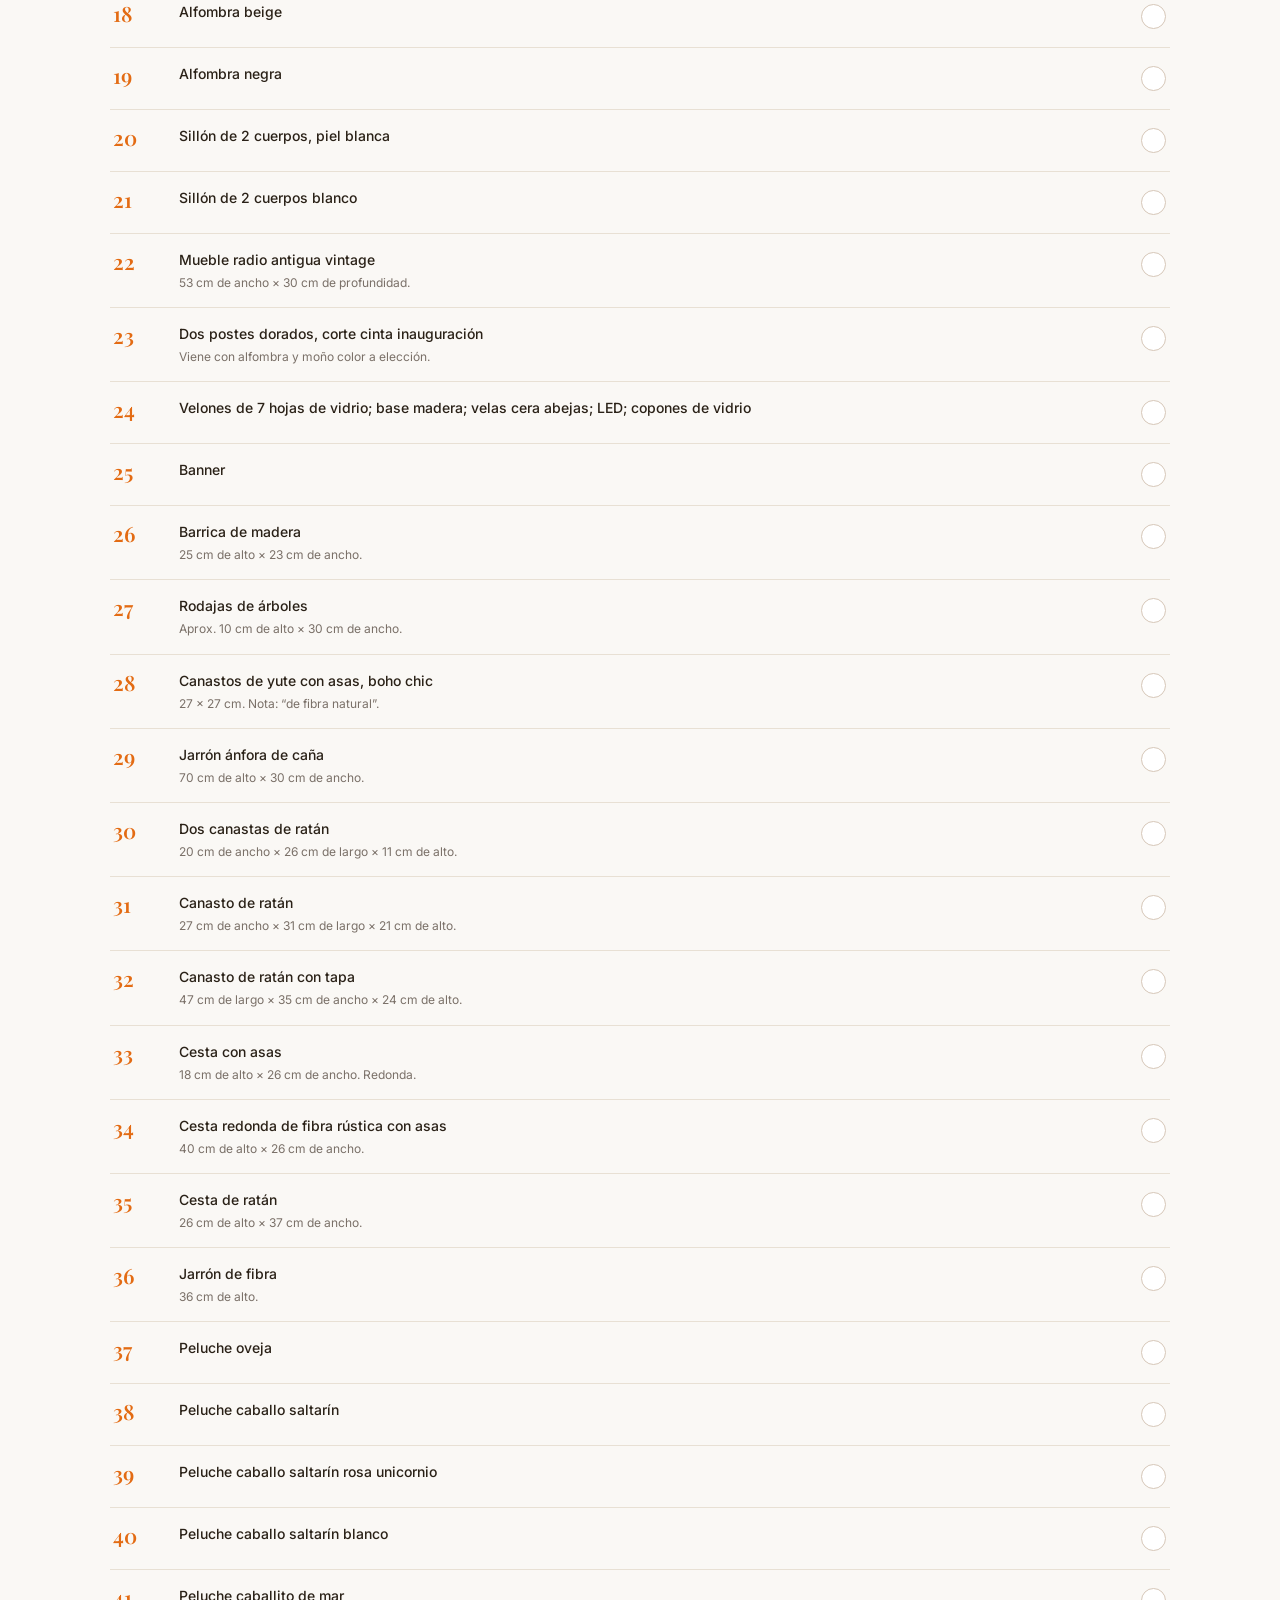
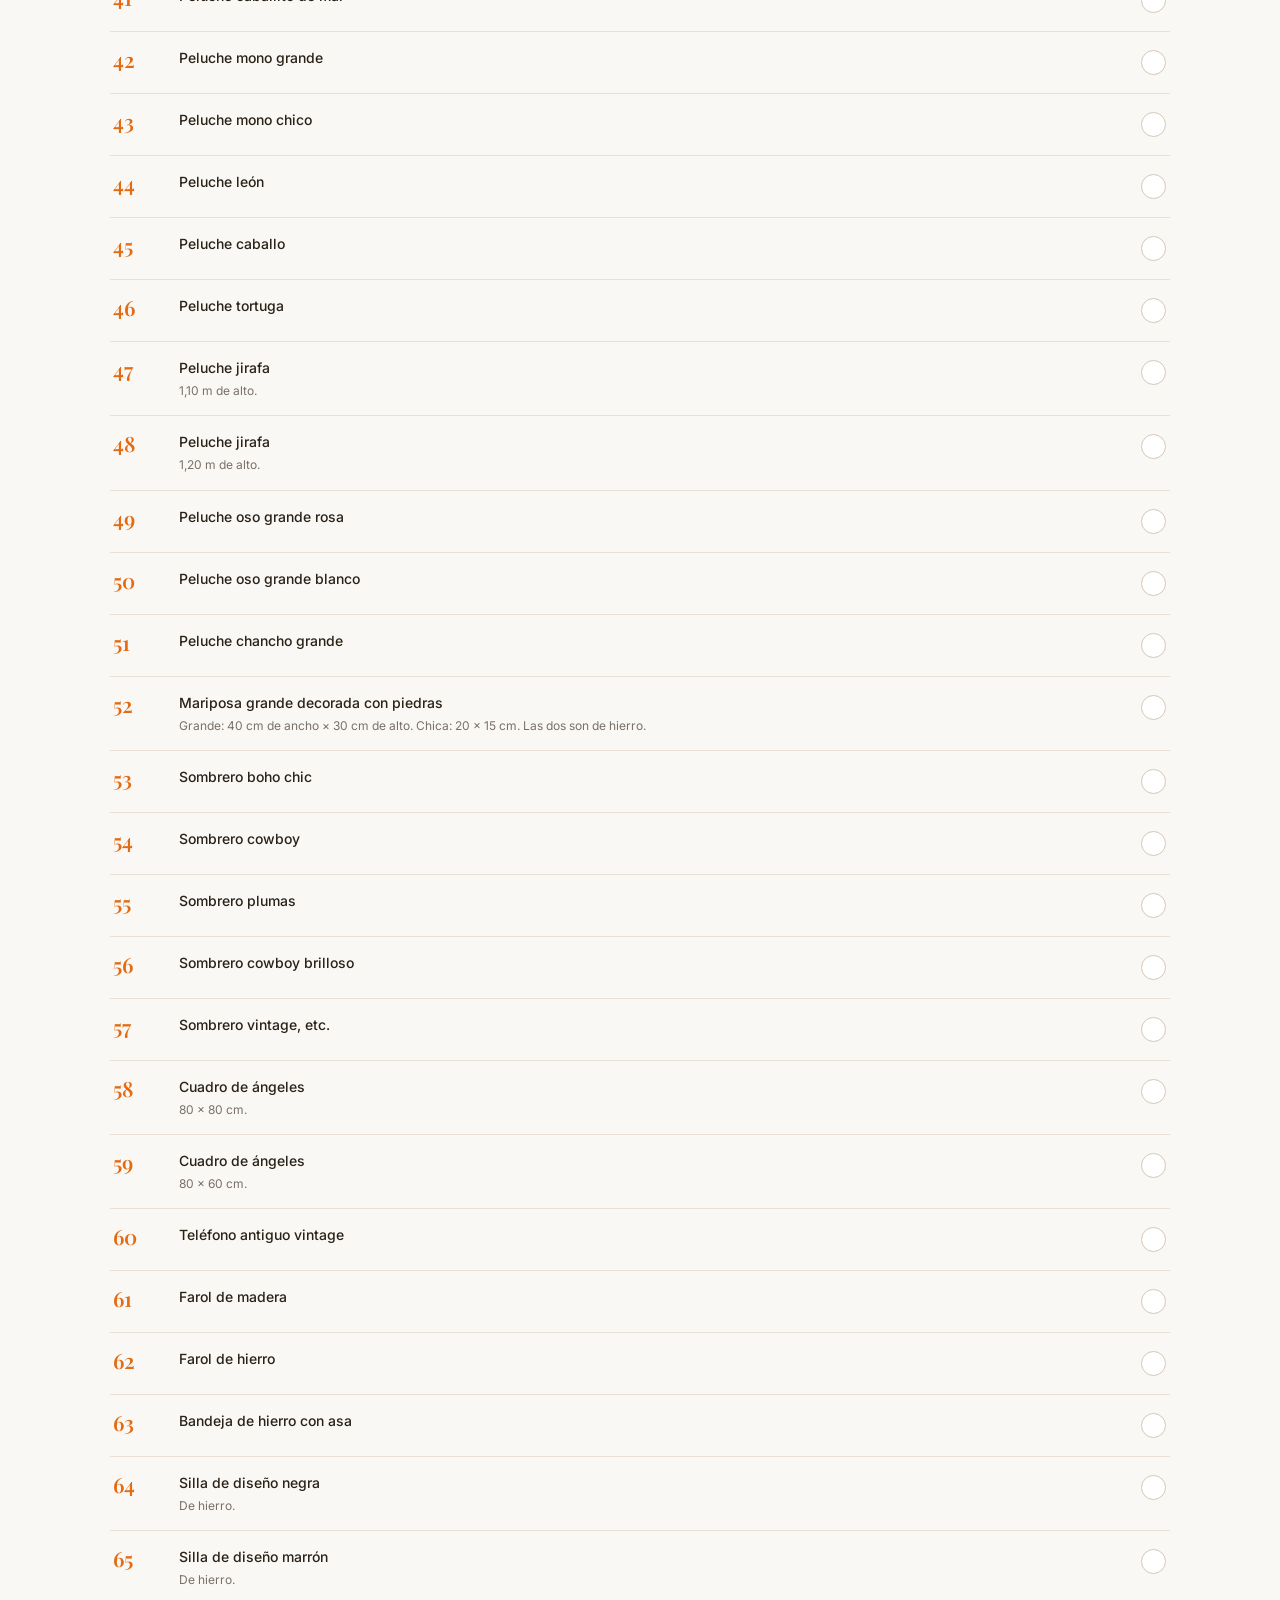
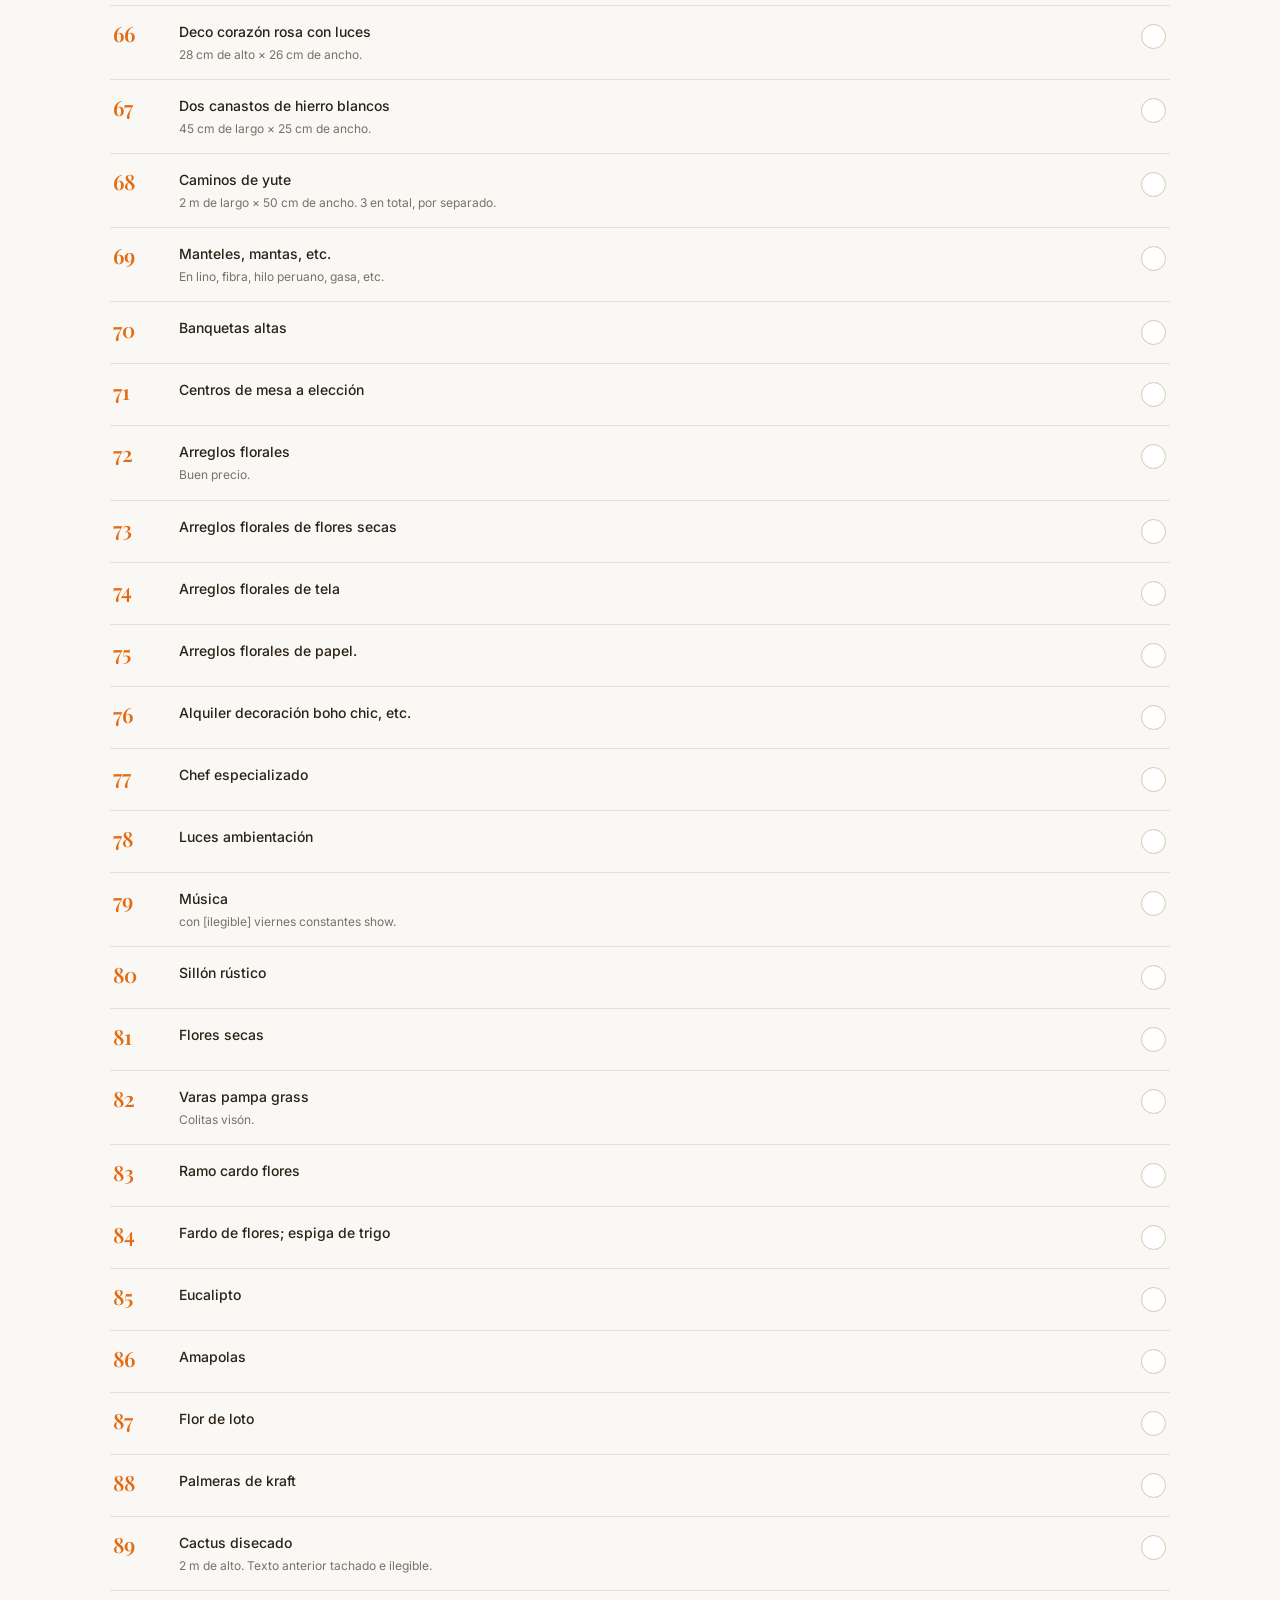
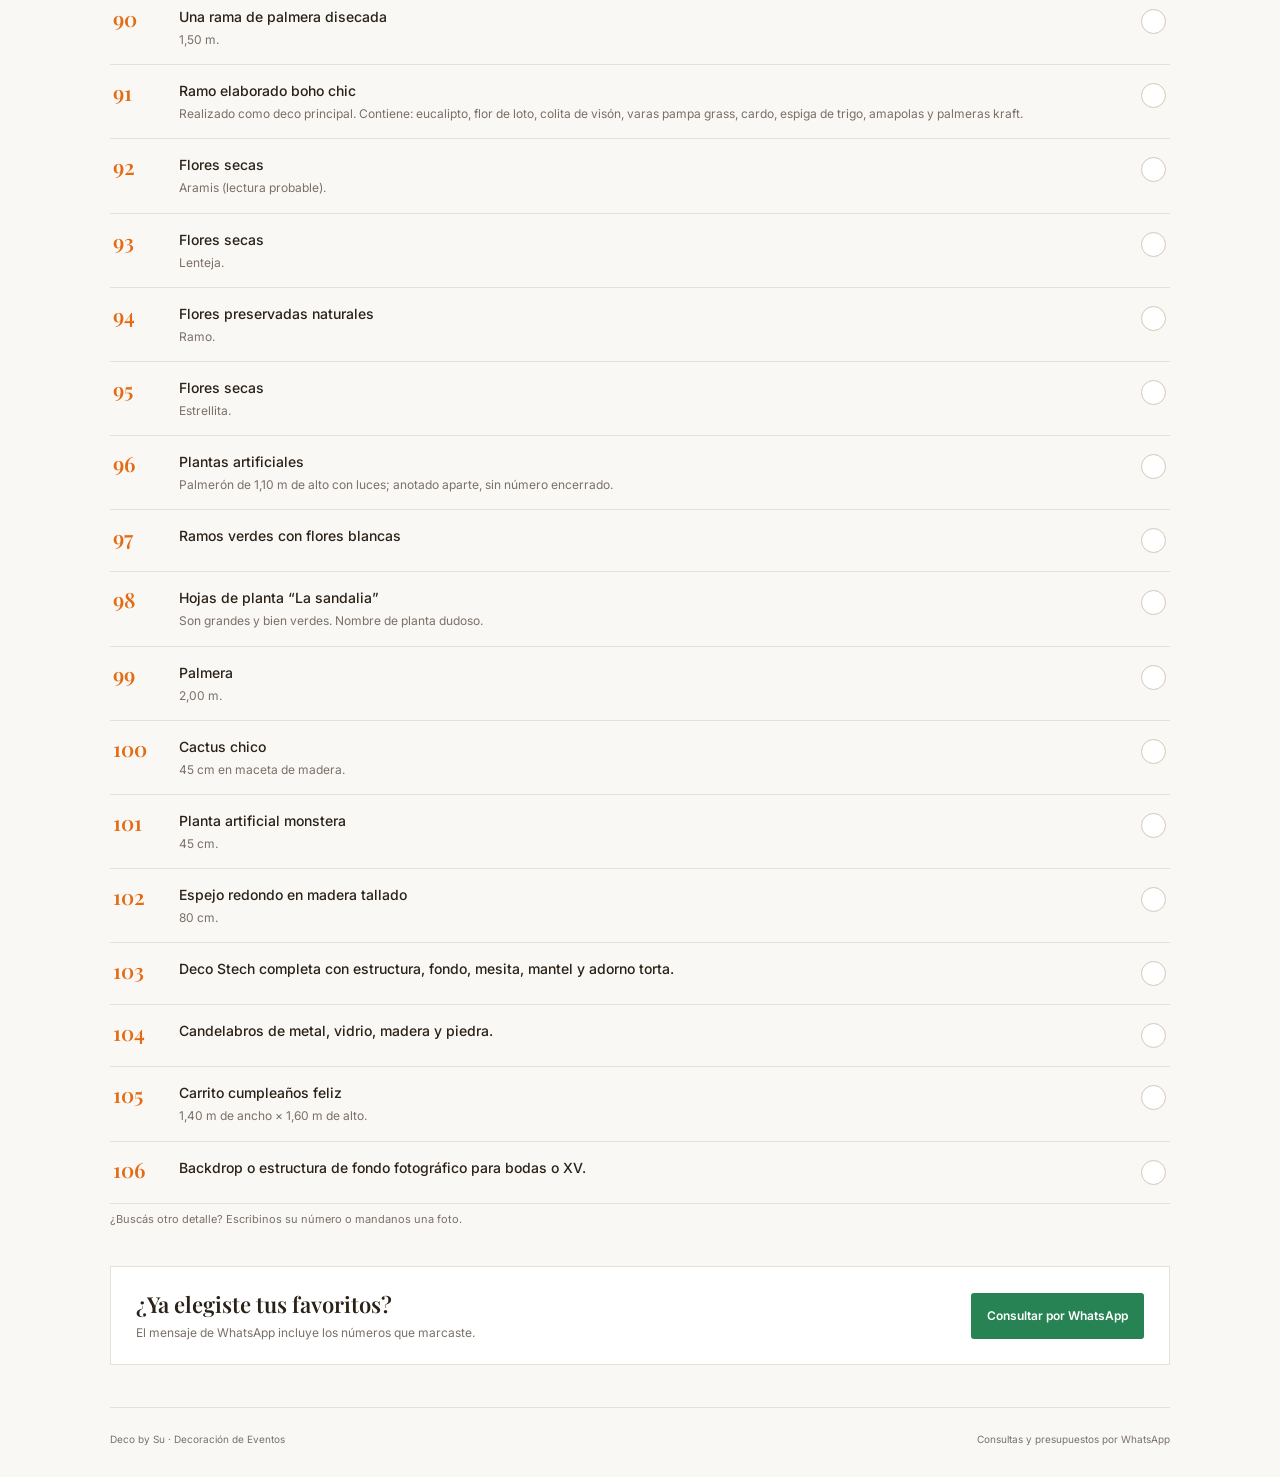
==== commit c7d62876: "Transcribe catalog entries strictly from source sheets" ====
--- a/catalogo.html
+++ b/catalogo.html
@@ -13,10 +13,10 @@
 <main class="container"><p class="eyebrow">Catálogo de elementos</p><h1>Encontrá ese detalle<br>que imaginaste.</h1><p class="intro">Buscá por número o por nombre y marcá lo que te interesa. Después, consultanos por WhatsApp para ver disponibilidad y preparar tu presupuesto.</p><div class="tools"><strong id="selected">0 seleccionados</strong><div class="right"><input id="search" class="search" type="search" placeholder="Buscar número o nombre" aria-label="Buscar número o nombre"><button id="clear" type="button">Limpiar selección</button></div></div><p id="results" class="count-results" aria-live="polite"></p><ol class="items" id="items"></ol><p class="empty" id="empty" hidden>No encontramos elementos con esa búsqueda.</p><p class="count-results">¿Buscás otro detalle? Escribinos su número o mandanos una foto.</p><section class="contact"><div><h2>¿Ya elegiste tus favoritos?</h2><p>El mensaje de WhatsApp incluye los números que marcaste.</p></div><a class="wa" id="wa" href="https://wa.me/2915048940" target="_blank" rel="noopener">Consultar por WhatsApp</a></section></main><footer class="container foot"><span>Deco by Su · Decoración de Eventos</span><span>Consultas y presupuestos por WhatsApp</span></footer>
 <script>
 (()=>{const items=[
-[1,'Banco chico','1,20 × 30 cm.'],[2,'Dos bancos grandes','1,50 × 30 cm.'],[3,'Juego de sillones Gervasoni'],[4,'Espejo grande combinado con madera'],[5,'Espejo chico'],[6,'Letrero “Cumple niños”, bienvenida, con pie'],[7,'Pizarrón con pie, bienvenida'],[8,'Tarima redonda'],[9,'Aro de hierro','1,80 m.'],[10,'Arco de madera en forma de rectángulo','1,50 m.'],[11,'Arco de madera en forma de rectángulo','3,00 m.'],[12,'Lámpara boho chic'],[13,'Banqueta de estilo','1,20 × 45 cm.'],[14,'Alfombra marrón simil piel','1,50 × 1,00 m.'],[15,'Alfombra redonda de yute','1,20 m.'],[16,'Alfombra hilo peruano'],[17,'Alfombra verde'],[18,'Alfombra beige'],[19,'Alfombra negra'],[20,'Sillón de 2 cuerpos, piel blanca'],[21,'Sillón de 2 cuerpos blanco'],[22,'Mueble radio antigua','53 cm de ancho × 30 cm de profundidad × 90 cm de alto.'],[23,'Dos postes dorados, corte cinta inauguración','Viene con alfombra y moño color a elección.'],[24,'Melones de diferentes formas de vidrio'],
-[25,'Banner'],[26,'Barrica de madera','25 cm de alto × 23 cm de ancho.'],[27,'Rodajas de árboles','Aprox. 10 cm de alto × 30 cm de ancho.'],[28,'Canastos de yute con asas, boho chic','27 × 27 cm. Nota: “de fibra natural”.'],[29,'Jarrón ánfora de caña','70 cm de alto × 30 cm de ancho.'],[30,'Dos canastas de ratán','20 cm de ancho × 26 cm de largo × 11 cm de alto.'],[31,'Canasto de ratán','27 cm de ancho × 31 cm de largo × 21 cm de alto.'],[32,'Canasto de ratán con tapa','47 cm de largo × 35 cm de ancho × 24 cm de alto.'],[33,'Cesta con asas','18 cm de alto × 26 cm de ancho. Redonda.'],[34,'Cesta redonda de fibra rústica con asas','40 cm de alto × 26 cm de ancho.'],[35,'Cesta de ratán','26 cm de alto × 37 cm de ancho.'],[36,'Jarrón de fibra','36 cm de alto.'],[37,'Peluche oveja'],[38,'Peluche caballo saltarín'],[39,'Peluche de caballo rosa unicornio'],[40,'Peluche de caballo blanco'],[41,'Peluche caballito de mar'],[42,'Peluche mono grande'],[43,'Peluche mono chico'],[44,'Peluche león'],[45,'Peluche caballo'],[46,'Peluche tortuga'],[47,'Peluche jirafa','1,10 m de alto.'],[48,'Peluche jirafa','1,20 m de alto.'],[49,'Peluche oso grande rosa'],[50,'Peluche oso grande blanco'],[51,'Peluche chancho grande'],[52,'Mariposa grande decorada con piedras','Grande: 40 cm de ancho × 30 cm de alto. Chica: 20 × 15 cm. Las dos son de hierro.'],
+[1,'Banco chico','1,20 × 30 cm.'],[2,'Dos bancos grandes','1,50 × 30 cm.'],[3,'Juego de sillones Gervasoni'],[4,'Espejo grande combinado con madera'],[5,'Espejo chico'],[6,'Letrero “Cumple niños”, bienvenida, con pie'],[7,'Pizarrón con pie, bienvenida'],[8,'Tarima redonda'],[9,'Aro de hierro','1,80 m.'],[10,'Arco de madera en forma de rectángulo','1,50 m.'],[11,'Arco de madera en forma de rectángulo','3,00 m.'],[12,'Lámpara boho chic'],[13,'Banqueta de estilo','1,20 × 45 cm.'],[14,'Alfombra marrón simil piel','1,50 × 1,00 m.'],[15,'Alfombra redonda de yute','1,20 m.'],[16,'Alfombra hilo peruano'],[17,'Alfombra verde'],[18,'Alfombra beige'],[19,'Alfombra negra'],[20,'Sillón de 2 cuerpos, piel blanca'],[21,'Sillón de 2 cuerpos blanco'],[22,'Mueble radio antigua vintage','53 cm de ancho × 30 cm de profundidad.'],[23,'Dos postes dorados, corte cinta inauguración','Viene con alfombra y moño color a elección.'],[24,'Velones de 7 hojas de vidrio; base madera; velas cera abejas; LED; copones de vidrio'],
+[25,'Banner'],[26,'Barrica de madera','25 cm de alto × 23 cm de ancho.'],[27,'Rodajas de árboles','Aprox. 10 cm de alto × 30 cm de ancho.'],[28,'Canastos de yute con asas, boho chic','27 × 27 cm. Nota: “de fibra natural”.'],[29,'Jarrón ánfora de caña','70 cm de alto × 30 cm de ancho.'],[30,'Dos canastas de ratán','20 cm de ancho × 26 cm de largo × 11 cm de alto.'],[31,'Canasto de ratán','27 cm de ancho × 31 cm de largo × 21 cm de alto.'],[32,'Canasto de ratán con tapa','47 cm de largo × 35 cm de ancho × 24 cm de alto.'],[33,'Cesta con asas','18 cm de alto × 26 cm de ancho. Redonda.'],[34,'Cesta redonda de fibra rústica con asas','40 cm de alto × 26 cm de ancho.'],[35,'Cesta de ratán','26 cm de alto × 37 cm de ancho.'],[36,'Jarrón de fibra','36 cm de alto.'],[37,'Peluche oveja'],[38,'Peluche caballo saltarín'],[39,'Peluche caballo saltarín rosa unicornio'],[40,'Peluche caballo saltarín blanco'],[41,'Peluche caballito de mar'],[42,'Peluche mono grande'],[43,'Peluche mono chico'],[44,'Peluche león'],[45,'Peluche caballo'],[46,'Peluche tortuga'],[47,'Peluche jirafa','1,10 m de alto.'],[48,'Peluche jirafa','1,20 m de alto.'],[49,'Peluche oso grande rosa'],[50,'Peluche oso grande blanco'],[51,'Peluche chancho grande'],[52,'Mariposa grande decorada con piedras','Grande: 40 cm de ancho × 30 cm de alto. Chica: 20 × 15 cm. Las dos son de hierro.'],
 [53,'Sombrero boho chic'],[54,'Sombrero cowboy'],[55,'Sombrero plumas'],[56,'Sombrero cowboy brilloso'],[57,'Sombrero vintage, etc.'],[58,'Cuadro de ángeles','80 × 80 cm.'],[59,'Cuadro de ángeles','80 × 60 cm.'],[60,'Teléfono antiguo vintage'],[61,'Farol de madera'],[62,'Farol de hierro'],[63,'Bandeja de hierro con asa'],[64,'Silla de diseño negra','De hierro.'],[65,'Silla de diseño marrón','De hierro.'],[66,'Deco corazón rosa con luces','28 cm de alto × 26 cm de ancho.'],[67,'Dos canastos de hierro blancos','45 cm de largo × 25 cm de ancho.'],[68,'Caminos de yute','2 m de largo × 50 cm de ancho. 3 en total, por separado.'],[69,'Manteles, mantas, etc.','En lino, fibra, hilo peruano, gasa, etc.'],[70,'Banquetas altas'],[71,'Centros de mesa a elección'],[72,'Arreglos florales','Buen precio.'],[73,'Arreglos florales de flores secas'],[74,'Arreglos florales de tela'],[75,'Arreglos florales de papel.'],
-[76,'Alquiler decoración boho chic, etc.'],[77,'Chef especializado'],[78,'Luces ambientación'],[79,'Producción y ambientación'],[80,'Sillón rústico'],[81,'Colitas de bisón'],[82,'Varas pampa grass'],[83,'Ramo cardo flores'],[84,'Fardo de flores; espiga de trigo'],[85,'Eucalipto'],[86,'Amapolas'],[87,'Flor de loto'],[88,'Palmeras de kraft'],[89,'Cactus disecado','2 m de alto. Texto anterior tachado e ilegible.'],[90,'Una rama de palmera disecada','1,50 m.'],
-[91,'Ramo elaborado boho chic','Realizado como deco principal. Contiene: eucalipto, flor de loto, varas pampa grass, cardo, espiga de trigo, amapolas y palmeras kraft.'],[92,'Flores secas','Aramis (lectura probable).'],[93,'Flores secas','Lenteja.'],[94,'Flores preservadas naturales','Ramo.'],[95,'Flores secas','Estrellita.'],[96,'Plantas artificiales','Palmerón de 1,10 m de alto con luces; anotado aparte, sin número encerrado.'],[97,'Ramos verdes con flores blancas'],[98,'Hojas de planta “La sandalia”','Son grandes y bien verdes. Nombre de planta dudoso.'],[99,'Palmera','2,00 m.'],[100,'Cactus chico','45 cm en maceta de madera.'],[101,'Planta artificial monstera','45 cm.'],[102,'Espejo redondo en madera tallado','80 cm.'],[103,'Deco Stech completa con estructura, fondo, mesita, mantel y adorno torta.'],[104,'Candelabros de metal, vidrio, madera y piedra.'],[105,'Carrito cumpleaños feliz','1,40 m de ancho × 1,60 m de alto.'],[106,'Backdrop o estructura de fondo fotográfico para bodas o XV.']
+[76,'Alquiler decoración boho chic, etc.'],[77,'Chef especializado'],[78,'Luces ambientación'],[79,'Música','con [ilegible] viernes constantes show.'],[80,'Sillón rústico'],[81,'Flores secas'],[82,'Varas pampa grass','Colitas visón.'],[83,'Ramo cardo flores'],[84,'Fardo de flores; espiga de trigo'],[85,'Eucalipto'],[86,'Amapolas'],[87,'Flor de loto'],[88,'Palmeras de kraft'],[89,'Cactus disecado','2 m de alto. Texto anterior tachado e ilegible.'],[90,'Una rama de palmera disecada','1,50 m.'],
+[91,'Ramo elaborado boho chic','Realizado como deco principal. Contiene: eucalipto, flor de loto, colita de visón, varas pampa grass, cardo, espiga de trigo, amapolas y palmeras kraft.'],[92,'Flores secas','Aramis (lectura probable).'],[93,'Flores secas','Lenteja.'],[94,'Flores preservadas naturales','Ramo.'],[95,'Flores secas','Estrellita.'],[96,'Plantas artificiales','Palmerón de 1,10 m de alto con luces; anotado aparte, sin número encerrado.'],[97,'Ramos verdes con flores blancas'],[98,'Hojas de planta “La sandalia”','Son grandes y bien verdes. Nombre de planta dudoso.'],[99,'Palmera','2,00 m.'],[100,'Cactus chico','45 cm en maceta de madera.'],[101,'Planta artificial monstera','45 cm.'],[102,'Espejo redondo en madera tallado','80 cm.'],[103,'Deco Stech completa con estructura, fondo, mesita, mantel y adorno torta.'],[104,'Candelabros de metal, vidrio, madera y piedra.'],[105,'Carrito cumpleaños feliz','1,40 m de ancho × 1,60 m de alto.'],[106,'Backdrop o estructura de fondo fotográfico para bodas o XV.']
 ];const list=document.querySelector('#items'),search=document.querySelector('#search'),selected=document.querySelector('#selected'),wa=document.querySelector('#wa'),results=document.querySelector('#results'),empty=document.querySelector('#empty'),phone='2915048940';const esc=s=>String(s).replace(/[&<>"']/g,c=>({'&':'&amp;','<':'&lt;','>':'&gt;','"':'&quot;',"'":'&#39;'}[c]));let saved=[];try{saved=JSON.parse(localStorage.getItem('decosu-selected')||'[]')}catch{}list.innerHTML=items.map(([n,t,d])=>`<li class="item" data-search="${esc((n+' '+t+' '+(d||'')).toLocaleLowerCase('es'))}"><span class="num">${String(n).padStart(2,'0')}</span><div><p class="title">${esc(t)}</p>${d?`<span class="note">${esc(d)}</span>`:''}</div><input class="pick" type="checkbox" aria-label="Seleccionar ítem ${n}" ${saved.includes(n)?'checked':''}></li>`).join('');const rows=[...list.querySelectorAll('.item')];function update(){const chosen=rows.filter(r=>r.querySelector('.pick').checked).map(r=>r.querySelector('.num').textContent.trim());localStorage.setItem('decosu-selected',JSON.stringify(chosen.map(Number)));selected.textContent=`${chosen.length} seleccionado${chosen.length===1?'':'s'}`;const msg=chosen.length?`Hola, vi el catálogo de Deco by Su y quisiera consultar por los ítems ${chosen.join(', ')}. ¿Me pasan disponibilidad y presupuesto?`:'Hola, vi el catálogo de Deco by Su y quisiera consultar por algunos elementos. ¿Me ayudan?';wa.href=`https://wa.me/${phone}?text=${encodeURIComponent(msg)}`}function filter(){const q=search.value.trim().toLocaleLowerCase('es');let n=0;for(const r of rows){const show=r.dataset.search.includes(q);r.hidden=!show;if(show)n++}results.textContent=q?`${n} resultado${n===1?'':'s'}`:`${items.length} elementos · Marcá los que te interesan`;empty.hidden=n!==0}list.addEventListener('change',e=>{if(e.target.matches('.pick'))update()});document.querySelector('#clear').addEventListener('click',()=>{rows.forEach(r=>r.querySelector('.pick').checked=false);update()});search.addEventListener('input',filter);update();filter()})();
 </script></body></html>
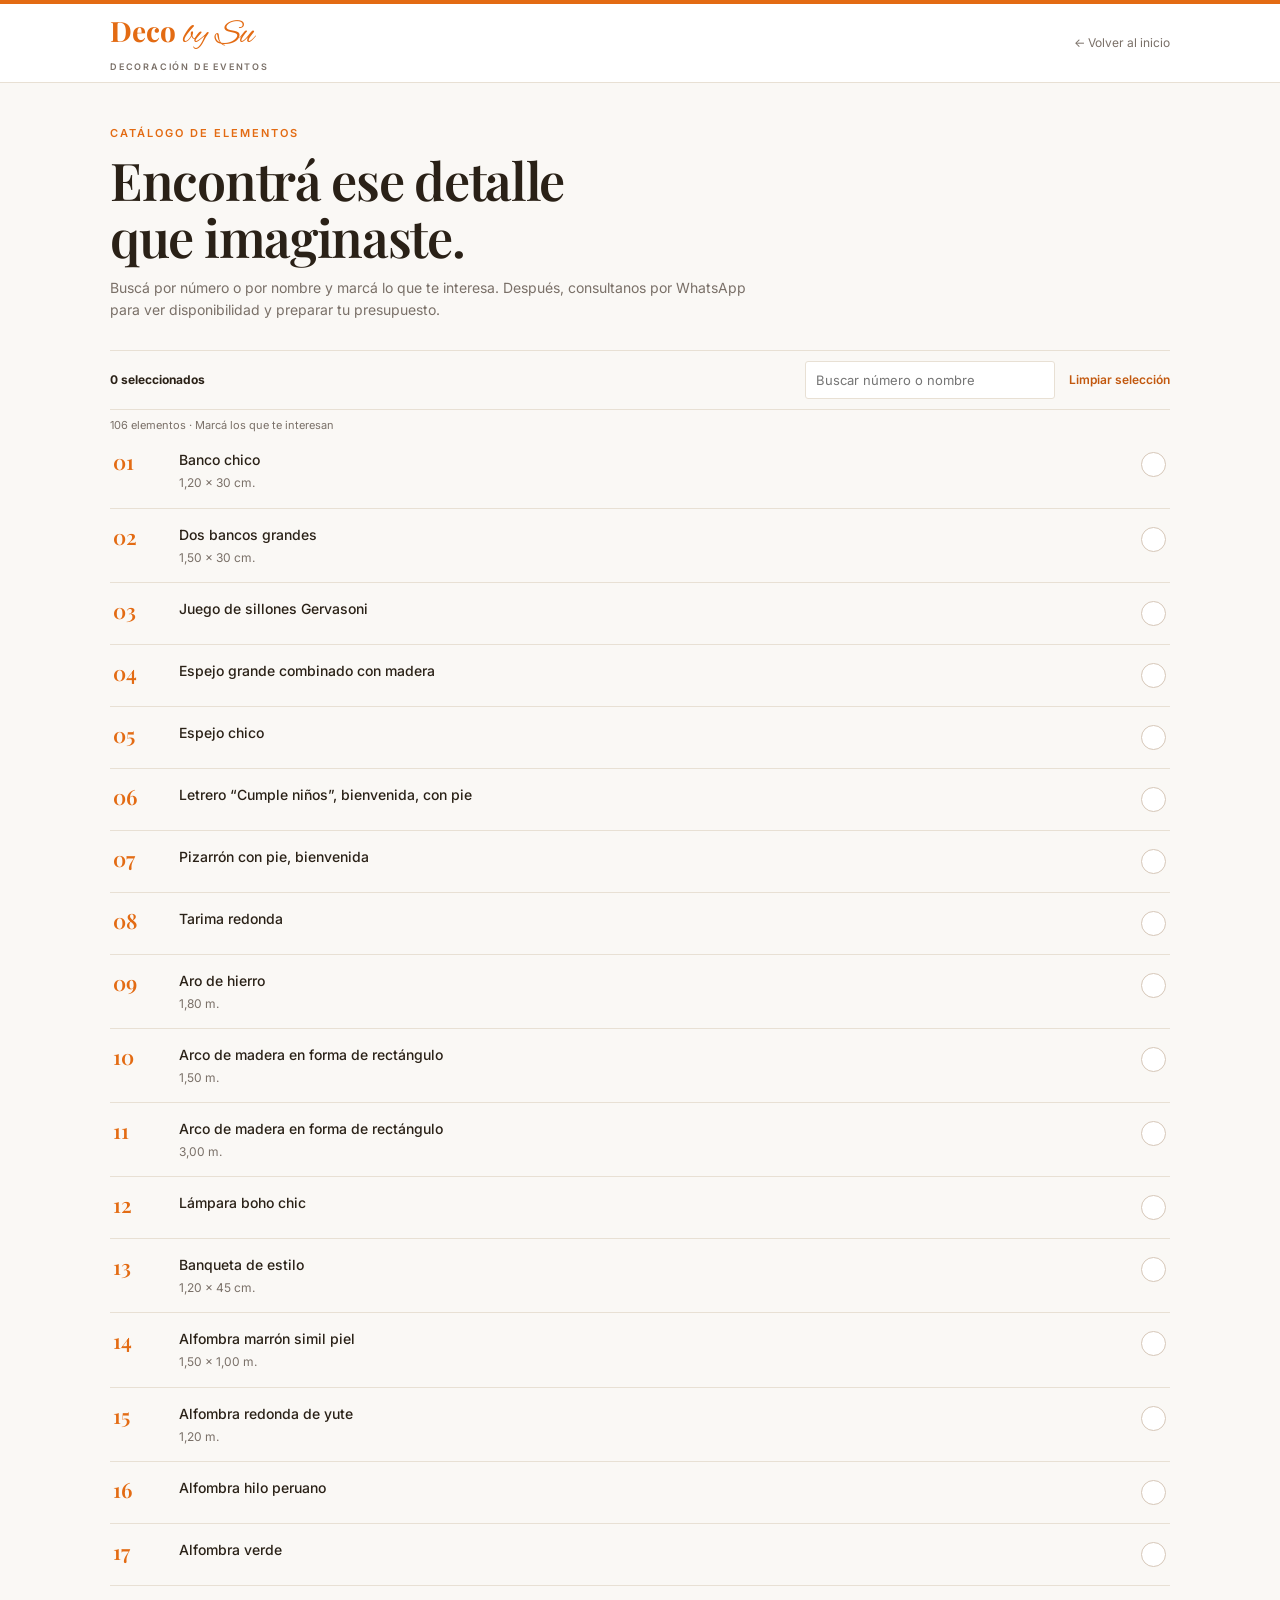
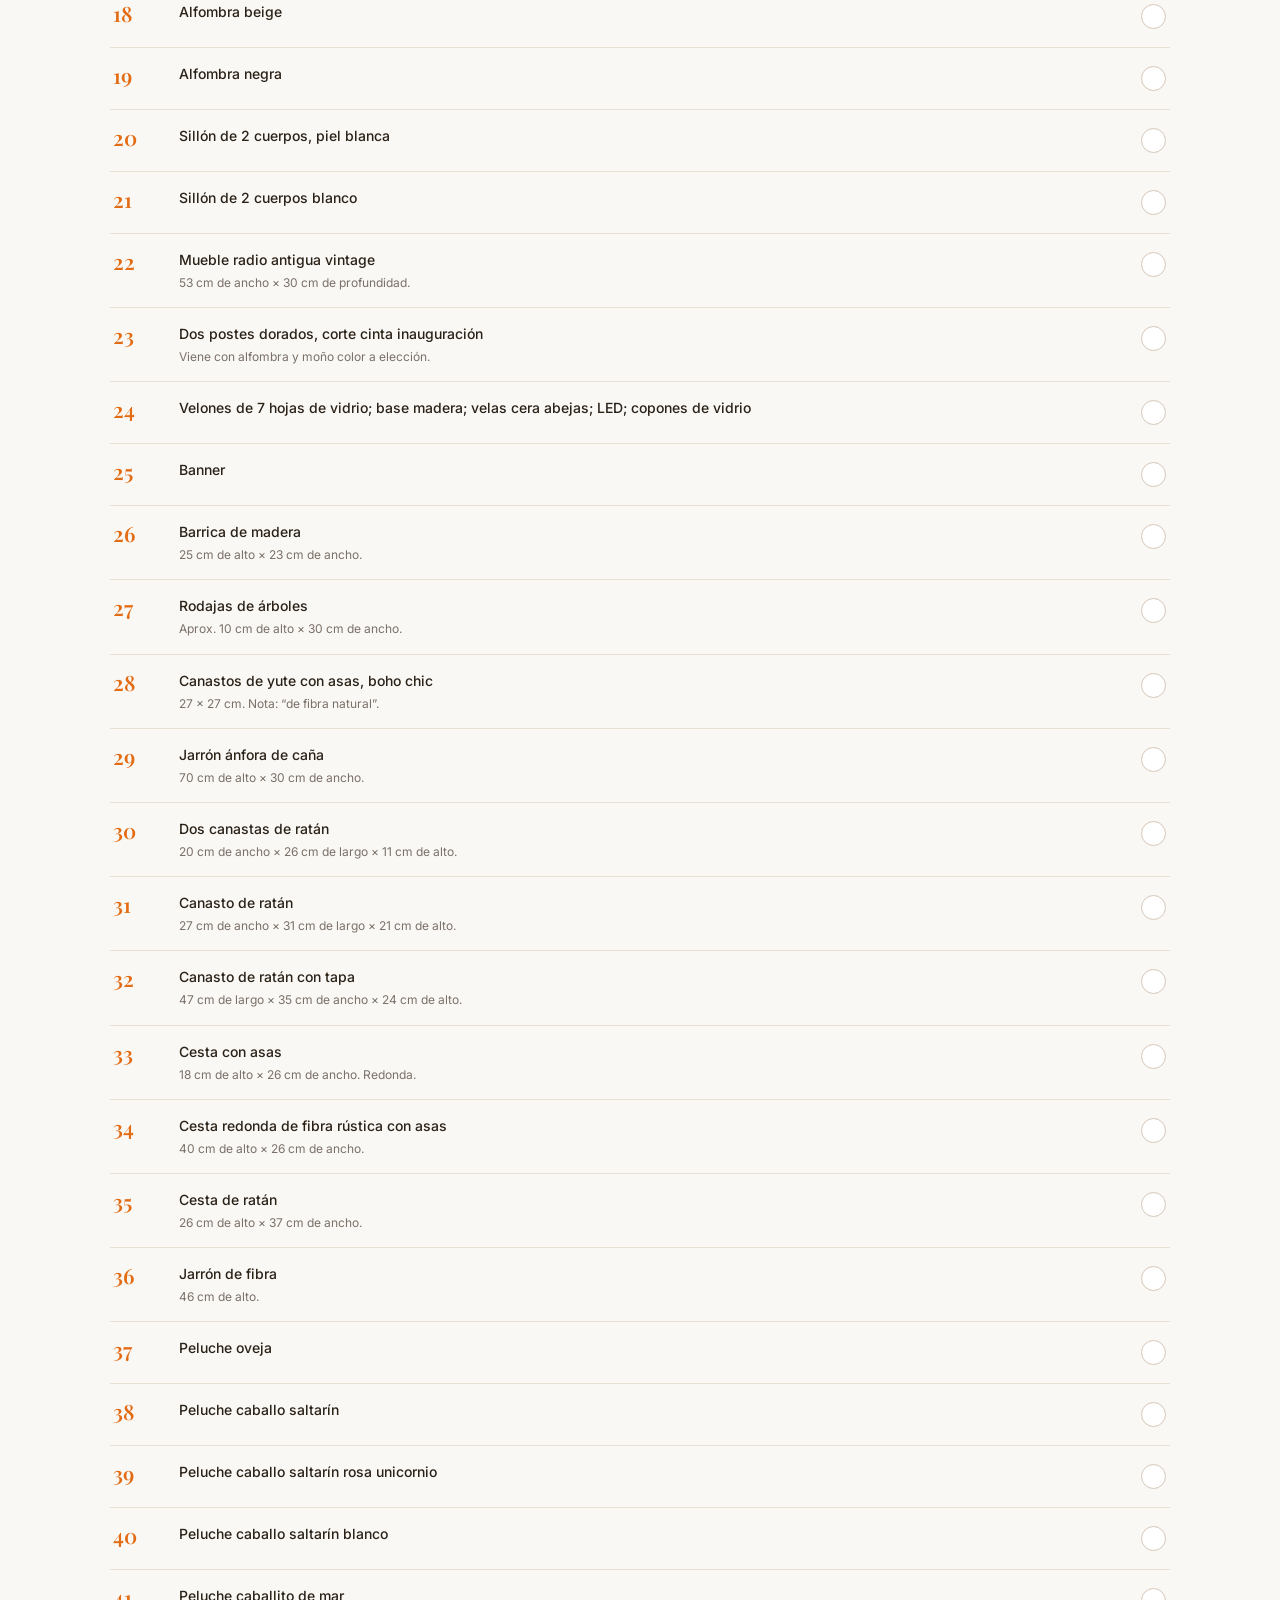
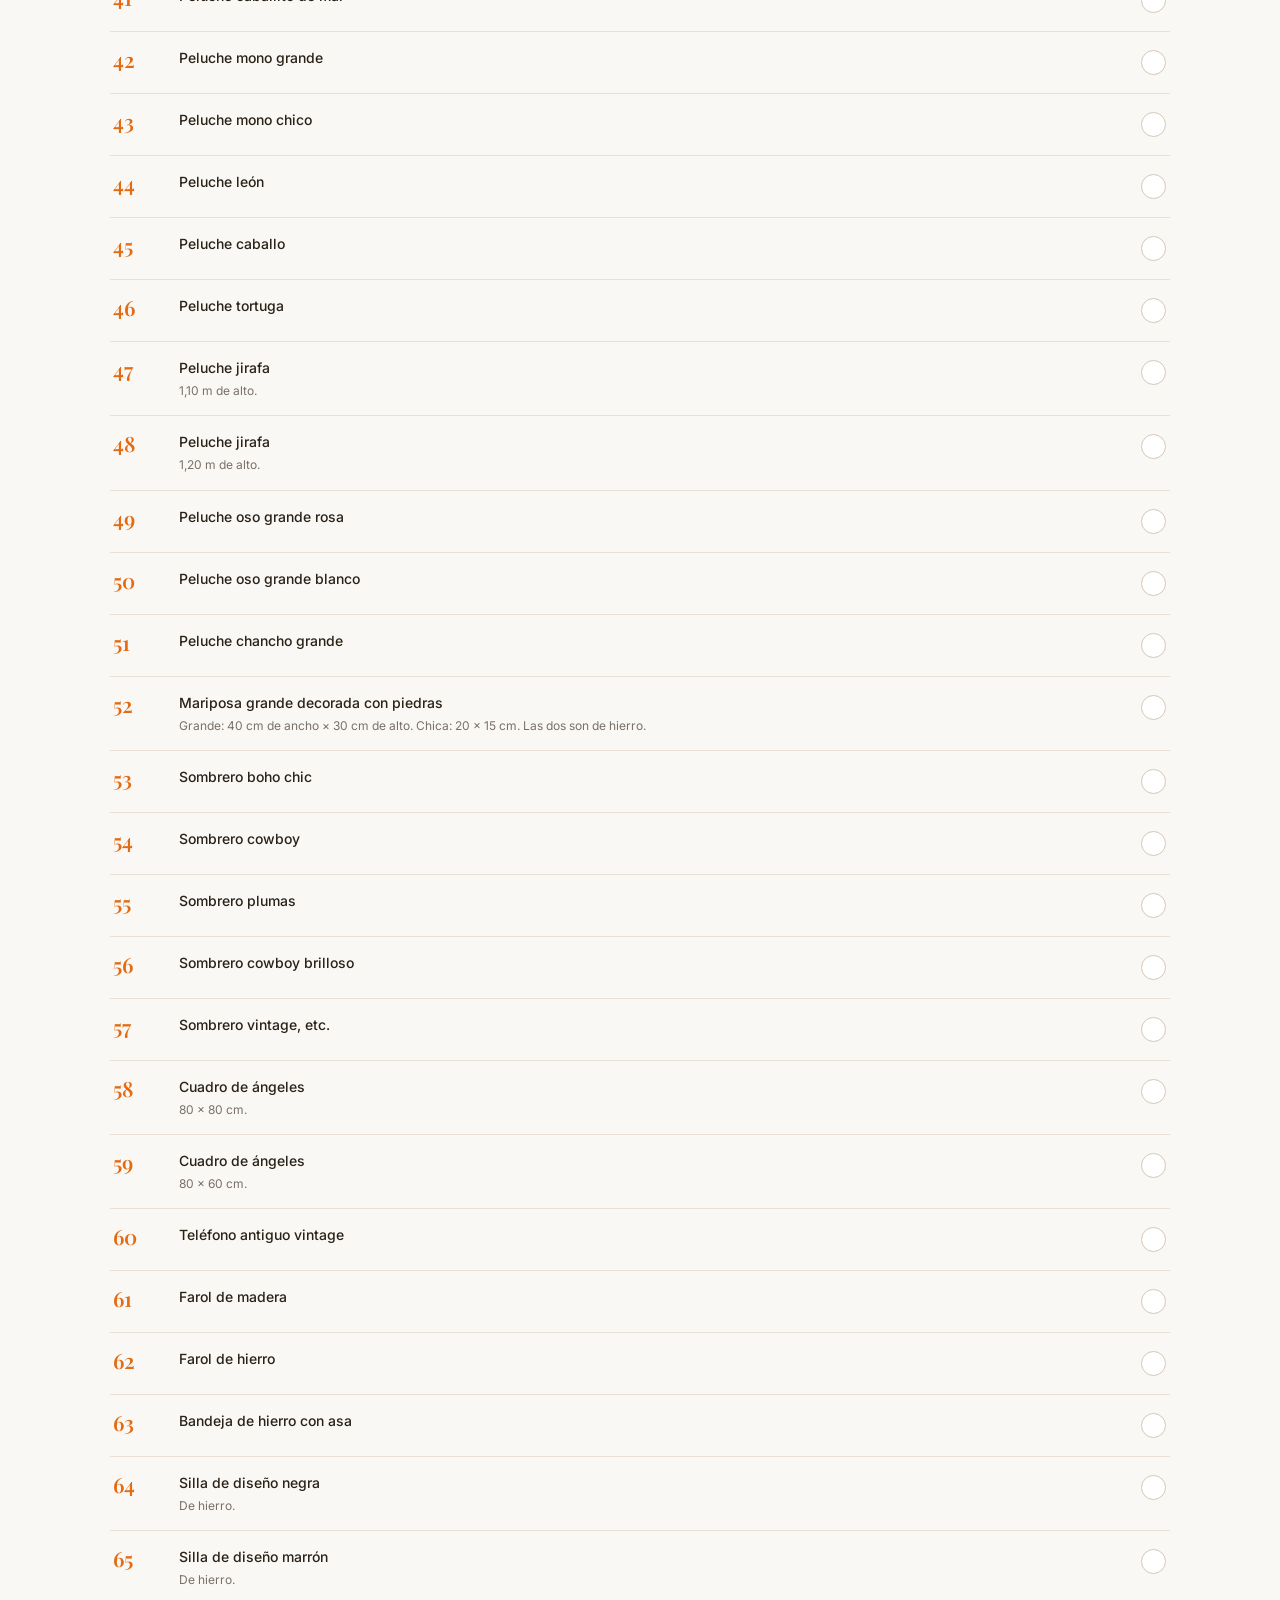
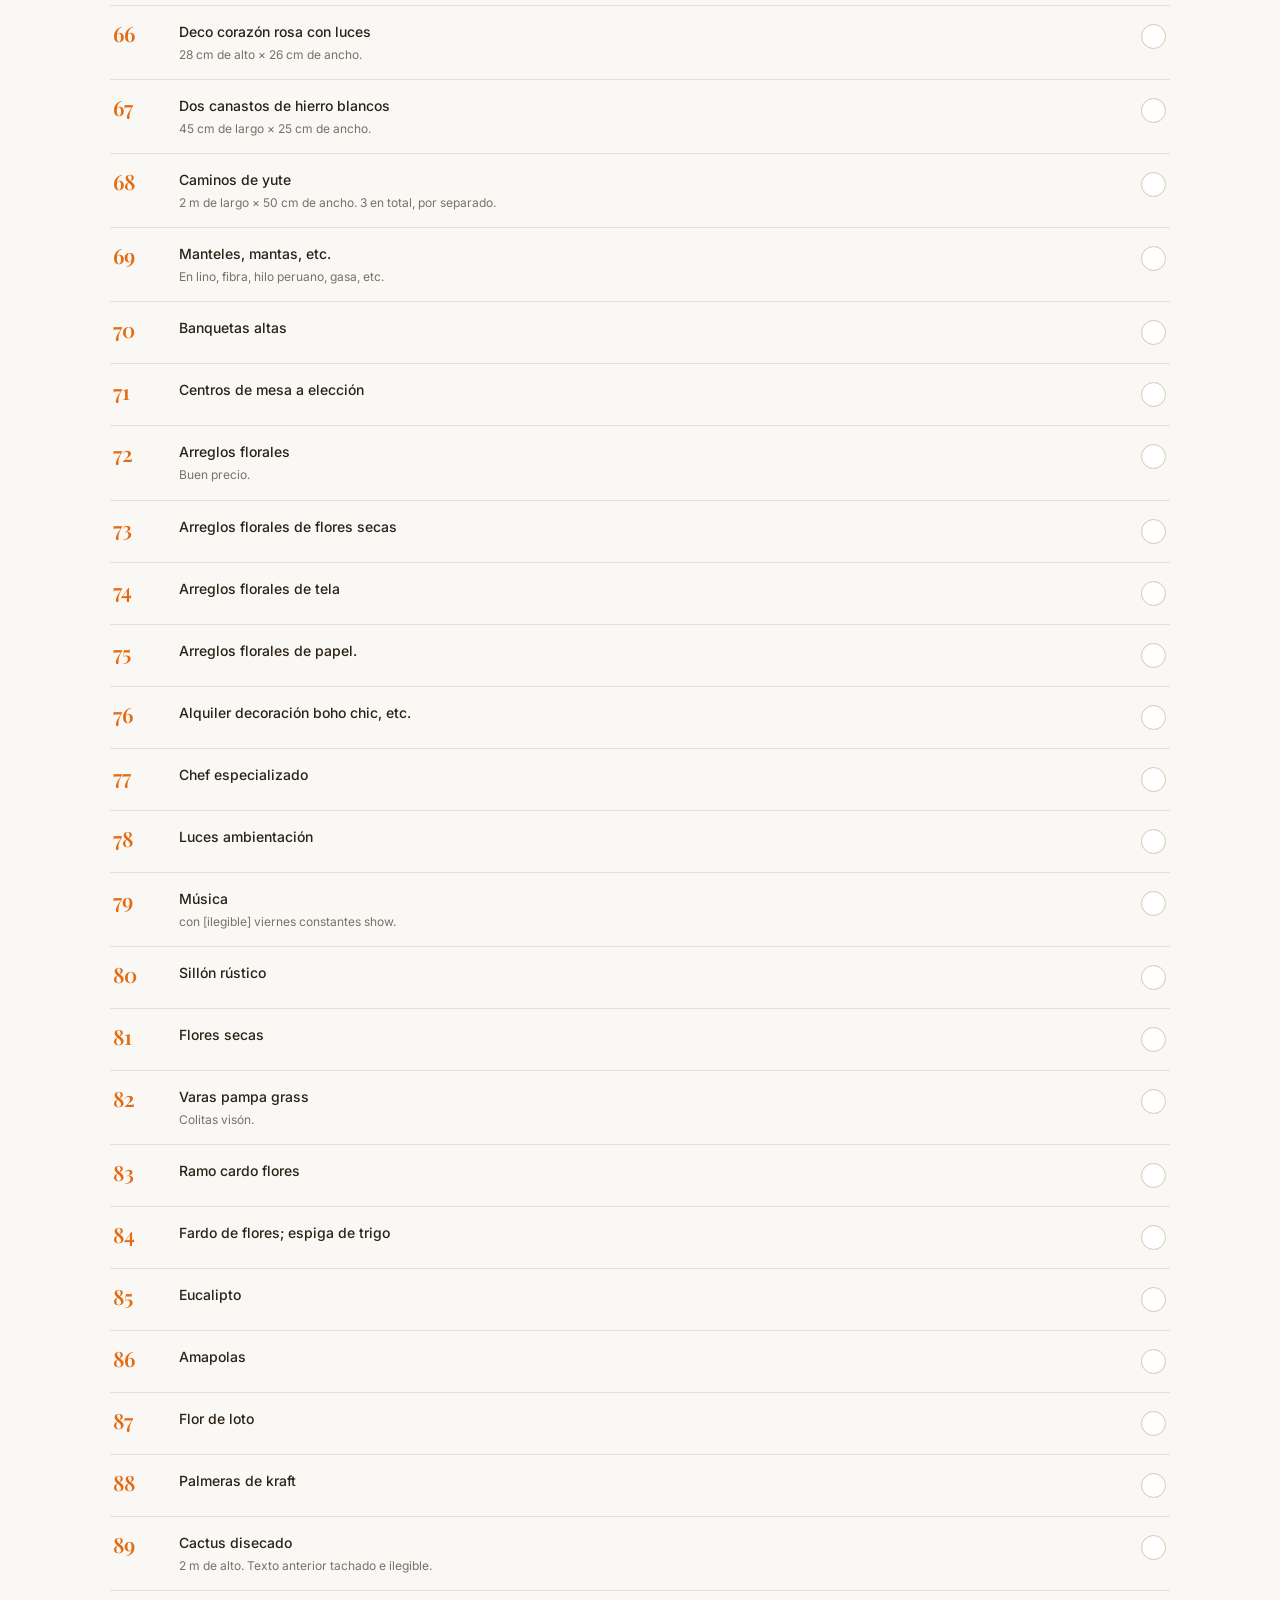
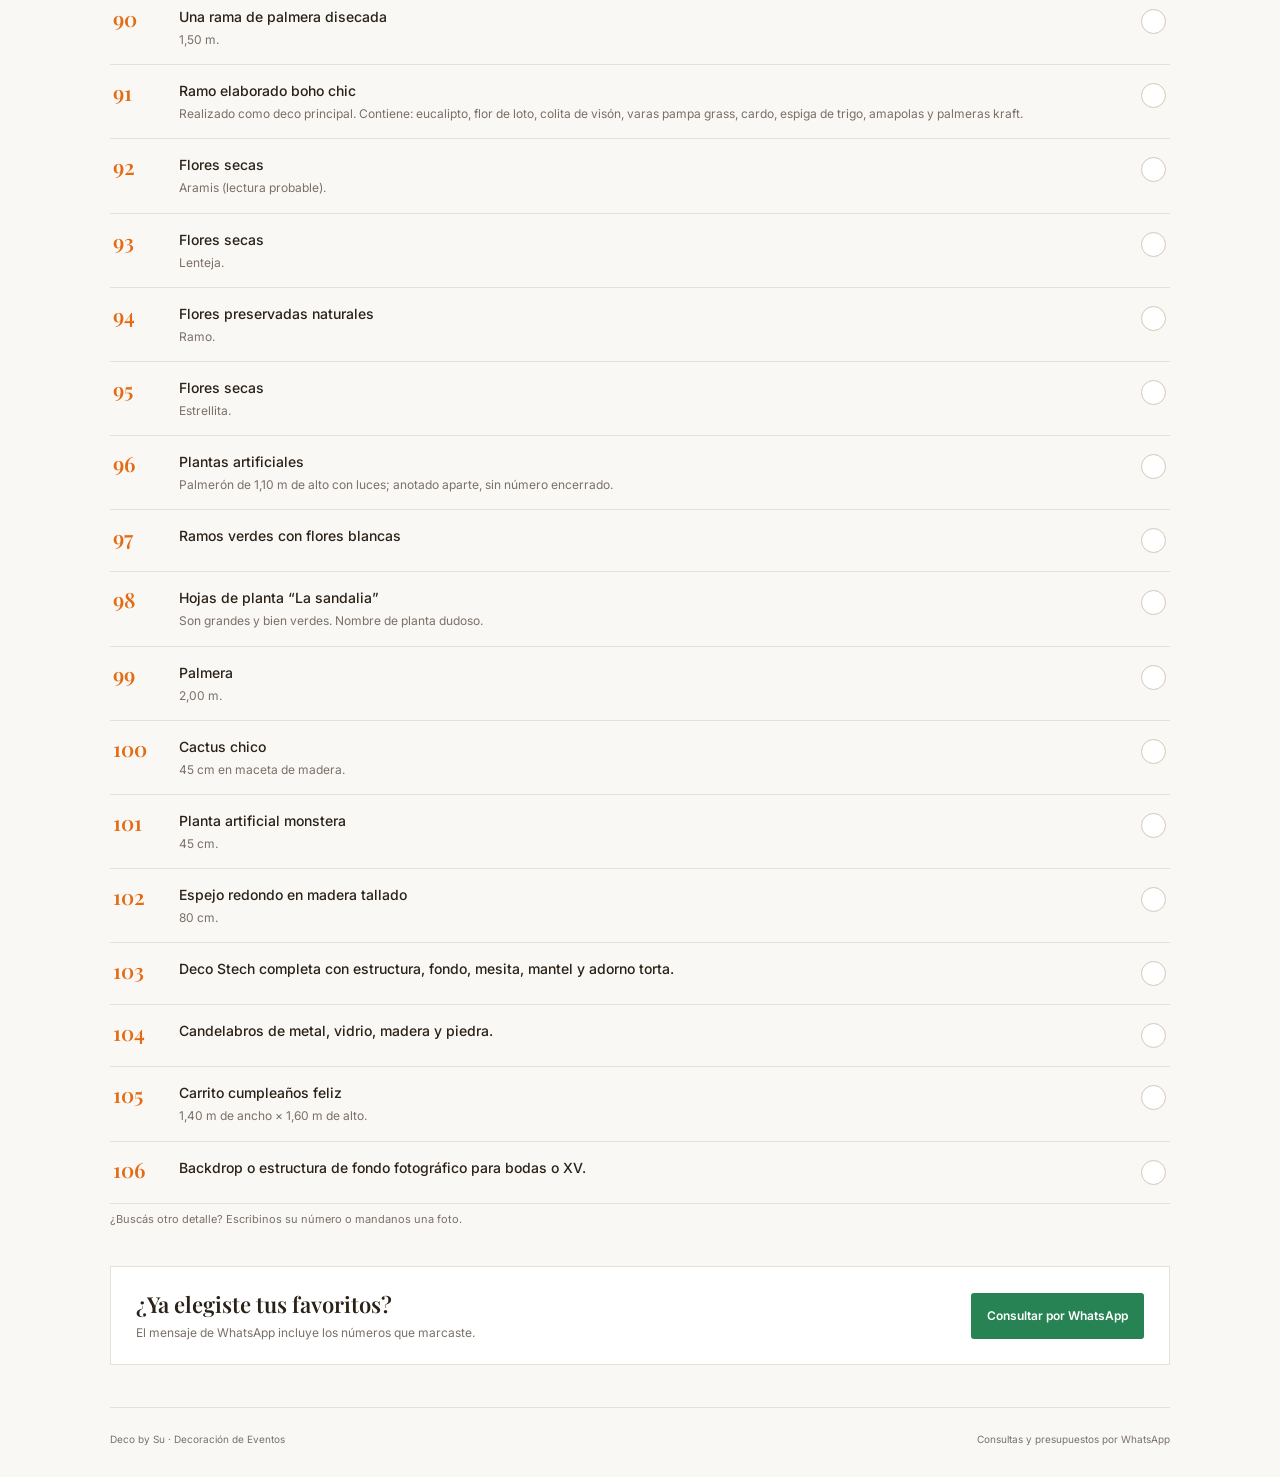
==== commit 9c37ebda: "Correct height of item 36" ====
--- a/catalogo.html
+++ b/catalogo.html
@@ -14,7 +14,7 @@
 <script>
 (()=>{const items=[
 [1,'Banco chico','1,20 × 30 cm.'],[2,'Dos bancos grandes','1,50 × 30 cm.'],[3,'Juego de sillones Gervasoni'],[4,'Espejo grande combinado con madera'],[5,'Espejo chico'],[6,'Letrero “Cumple niños”, bienvenida, con pie'],[7,'Pizarrón con pie, bienvenida'],[8,'Tarima redonda'],[9,'Aro de hierro','1,80 m.'],[10,'Arco de madera en forma de rectángulo','1,50 m.'],[11,'Arco de madera en forma de rectángulo','3,00 m.'],[12,'Lámpara boho chic'],[13,'Banqueta de estilo','1,20 × 45 cm.'],[14,'Alfombra marrón simil piel','1,50 × 1,00 m.'],[15,'Alfombra redonda de yute','1,20 m.'],[16,'Alfombra hilo peruano'],[17,'Alfombra verde'],[18,'Alfombra beige'],[19,'Alfombra negra'],[20,'Sillón de 2 cuerpos, piel blanca'],[21,'Sillón de 2 cuerpos blanco'],[22,'Mueble radio antigua vintage','53 cm de ancho × 30 cm de profundidad.'],[23,'Dos postes dorados, corte cinta inauguración','Viene con alfombra y moño color a elección.'],[24,'Velones de 7 hojas de vidrio; base madera; velas cera abejas; LED; copones de vidrio'],
-[25,'Banner'],[26,'Barrica de madera','25 cm de alto × 23 cm de ancho.'],[27,'Rodajas de árboles','Aprox. 10 cm de alto × 30 cm de ancho.'],[28,'Canastos de yute con asas, boho chic','27 × 27 cm. Nota: “de fibra natural”.'],[29,'Jarrón ánfora de caña','70 cm de alto × 30 cm de ancho.'],[30,'Dos canastas de ratán','20 cm de ancho × 26 cm de largo × 11 cm de alto.'],[31,'Canasto de ratán','27 cm de ancho × 31 cm de largo × 21 cm de alto.'],[32,'Canasto de ratán con tapa','47 cm de largo × 35 cm de ancho × 24 cm de alto.'],[33,'Cesta con asas','18 cm de alto × 26 cm de ancho. Redonda.'],[34,'Cesta redonda de fibra rústica con asas','40 cm de alto × 26 cm de ancho.'],[35,'Cesta de ratán','26 cm de alto × 37 cm de ancho.'],[36,'Jarrón de fibra','36 cm de alto.'],[37,'Peluche oveja'],[38,'Peluche caballo saltarín'],[39,'Peluche caballo saltarín rosa unicornio'],[40,'Peluche caballo saltarín blanco'],[41,'Peluche caballito de mar'],[42,'Peluche mono grande'],[43,'Peluche mono chico'],[44,'Peluche león'],[45,'Peluche caballo'],[46,'Peluche tortuga'],[47,'Peluche jirafa','1,10 m de alto.'],[48,'Peluche jirafa','1,20 m de alto.'],[49,'Peluche oso grande rosa'],[50,'Peluche oso grande blanco'],[51,'Peluche chancho grande'],[52,'Mariposa grande decorada con piedras','Grande: 40 cm de ancho × 30 cm de alto. Chica: 20 × 15 cm. Las dos son de hierro.'],
+[25,'Banner'],[26,'Barrica de madera','25 cm de alto × 23 cm de ancho.'],[27,'Rodajas de árboles','Aprox. 10 cm de alto × 30 cm de ancho.'],[28,'Canastos de yute con asas, boho chic','27 × 27 cm. Nota: “de fibra natural”.'],[29,'Jarrón ánfora de caña','70 cm de alto × 30 cm de ancho.'],[30,'Dos canastas de ratán','20 cm de ancho × 26 cm de largo × 11 cm de alto.'],[31,'Canasto de ratán','27 cm de ancho × 31 cm de largo × 21 cm de alto.'],[32,'Canasto de ratán con tapa','47 cm de largo × 35 cm de ancho × 24 cm de alto.'],[33,'Cesta con asas','18 cm de alto × 26 cm de ancho. Redonda.'],[34,'Cesta redonda de fibra rústica con asas','40 cm de alto × 26 cm de ancho.'],[35,'Cesta de ratán','26 cm de alto × 37 cm de ancho.'],[36,'Jarrón de fibra','46 cm de alto.'],[37,'Peluche oveja'],[38,'Peluche caballo saltarín'],[39,'Peluche caballo saltarín rosa unicornio'],[40,'Peluche caballo saltarín blanco'],[41,'Peluche caballito de mar'],[42,'Peluche mono grande'],[43,'Peluche mono chico'],[44,'Peluche león'],[45,'Peluche caballo'],[46,'Peluche tortuga'],[47,'Peluche jirafa','1,10 m de alto.'],[48,'Peluche jirafa','1,20 m de alto.'],[49,'Peluche oso grande rosa'],[50,'Peluche oso grande blanco'],[51,'Peluche chancho grande'],[52,'Mariposa grande decorada con piedras','Grande: 40 cm de ancho × 30 cm de alto. Chica: 20 × 15 cm. Las dos son de hierro.'],
 [53,'Sombrero boho chic'],[54,'Sombrero cowboy'],[55,'Sombrero plumas'],[56,'Sombrero cowboy brilloso'],[57,'Sombrero vintage, etc.'],[58,'Cuadro de ángeles','80 × 80 cm.'],[59,'Cuadro de ángeles','80 × 60 cm.'],[60,'Teléfono antiguo vintage'],[61,'Farol de madera'],[62,'Farol de hierro'],[63,'Bandeja de hierro con asa'],[64,'Silla de diseño negra','De hierro.'],[65,'Silla de diseño marrón','De hierro.'],[66,'Deco corazón rosa con luces','28 cm de alto × 26 cm de ancho.'],[67,'Dos canastos de hierro blancos','45 cm de largo × 25 cm de ancho.'],[68,'Caminos de yute','2 m de largo × 50 cm de ancho. 3 en total, por separado.'],[69,'Manteles, mantas, etc.','En lino, fibra, hilo peruano, gasa, etc.'],[70,'Banquetas altas'],[71,'Centros de mesa a elección'],[72,'Arreglos florales','Buen precio.'],[73,'Arreglos florales de flores secas'],[74,'Arreglos florales de tela'],[75,'Arreglos florales de papel.'],
 [76,'Alquiler decoración boho chic, etc.'],[77,'Chef especializado'],[78,'Luces ambientación'],[79,'Música','con [ilegible] viernes constantes show.'],[80,'Sillón rústico'],[81,'Flores secas'],[82,'Varas pampa grass','Colitas visón.'],[83,'Ramo cardo flores'],[84,'Fardo de flores; espiga de trigo'],[85,'Eucalipto'],[86,'Amapolas'],[87,'Flor de loto'],[88,'Palmeras de kraft'],[89,'Cactus disecado','2 m de alto. Texto anterior tachado e ilegible.'],[90,'Una rama de palmera disecada','1,50 m.'],
 [91,'Ramo elaborado boho chic','Realizado como deco principal. Contiene: eucalipto, flor de loto, colita de visón, varas pampa grass, cardo, espiga de trigo, amapolas y palmeras kraft.'],[92,'Flores secas','Aramis (lectura probable).'],[93,'Flores secas','Lenteja.'],[94,'Flores preservadas naturales','Ramo.'],[95,'Flores secas','Estrellita.'],[96,'Plantas artificiales','Palmerón de 1,10 m de alto con luces; anotado aparte, sin número encerrado.'],[97,'Ramos verdes con flores blancas'],[98,'Hojas de planta “La sandalia”','Son grandes y bien verdes. Nombre de planta dudoso.'],[99,'Palmera','2,00 m.'],[100,'Cactus chico','45 cm en maceta de madera.'],[101,'Planta artificial monstera','45 cm.'],[102,'Espejo redondo en madera tallado','80 cm.'],[103,'Deco Stech completa con estructura, fondo, mesita, mantel y adorno torta.'],[104,'Candelabros de metal, vidrio, madera y piedra.'],[105,'Carrito cumpleaños feliz','1,40 m de ancho × 1,60 m de alto.'],[106,'Backdrop o estructura de fondo fotográfico para bodas o XV.']
